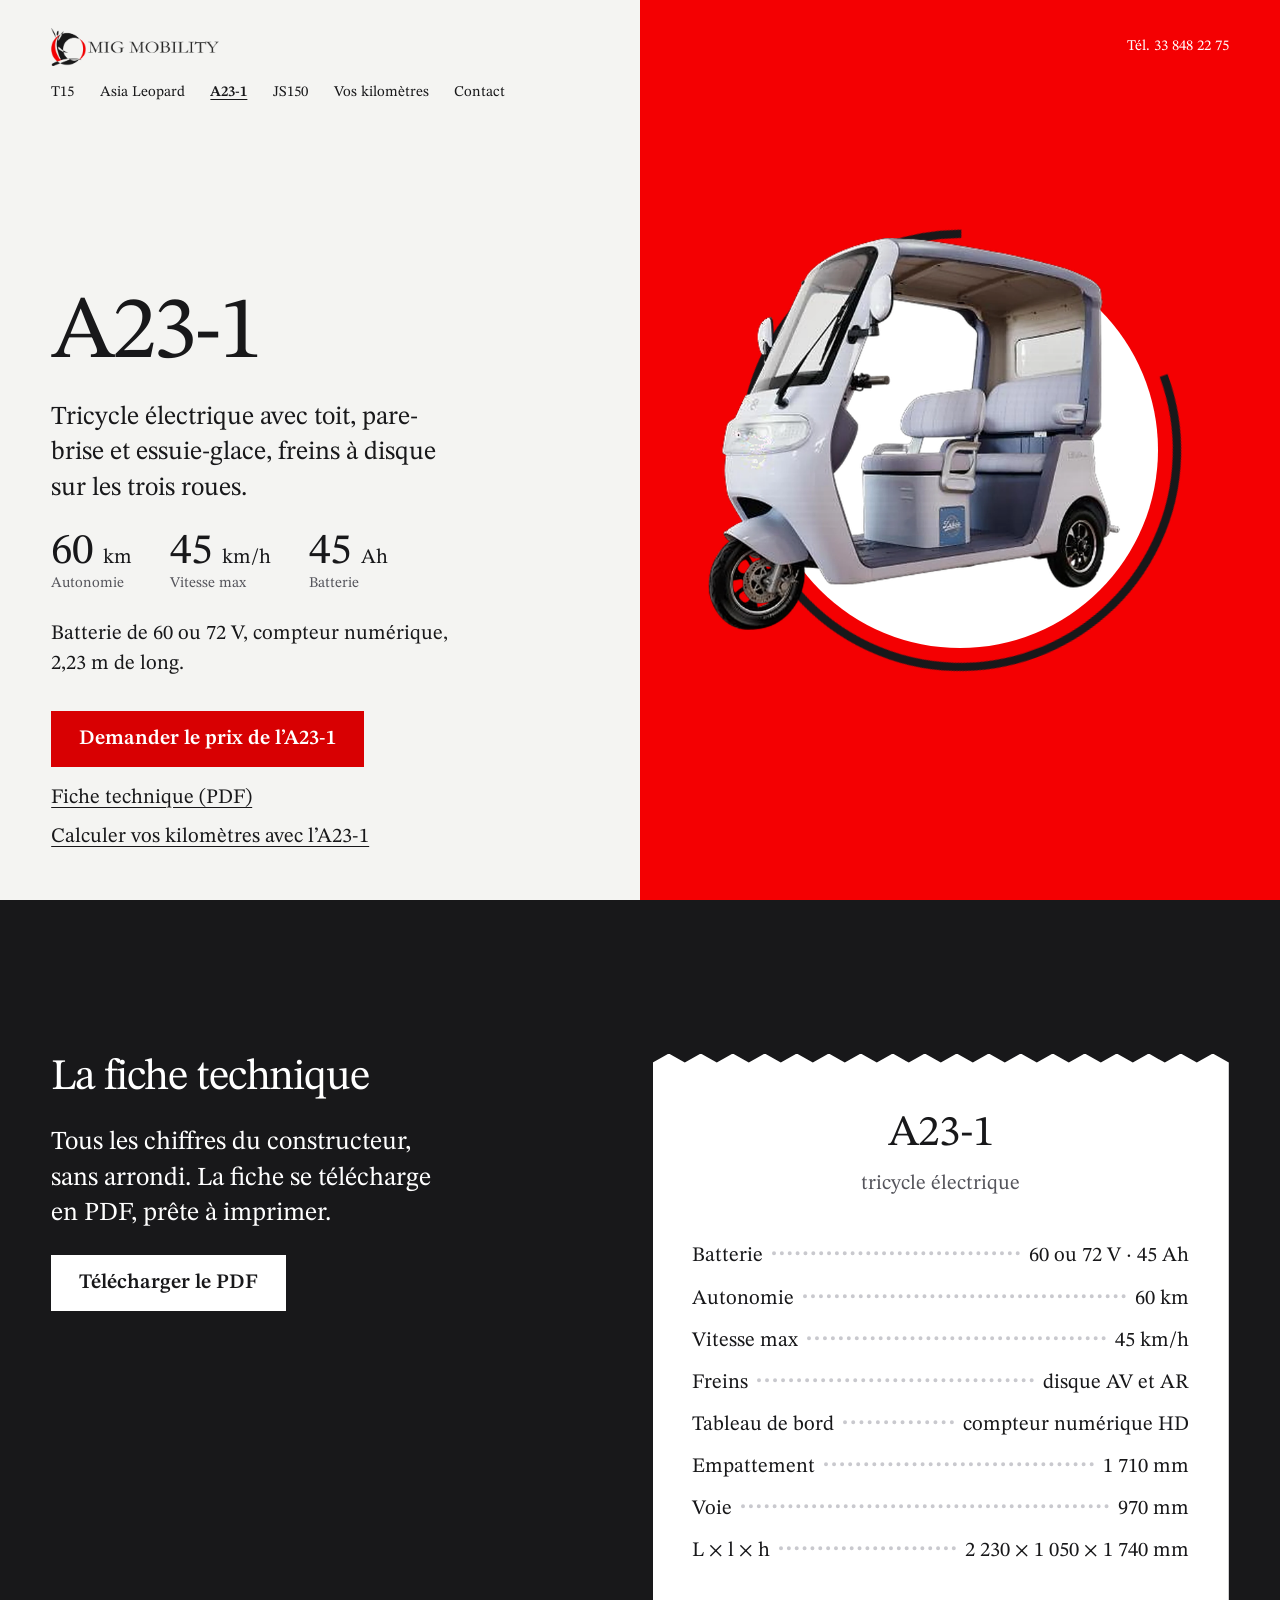
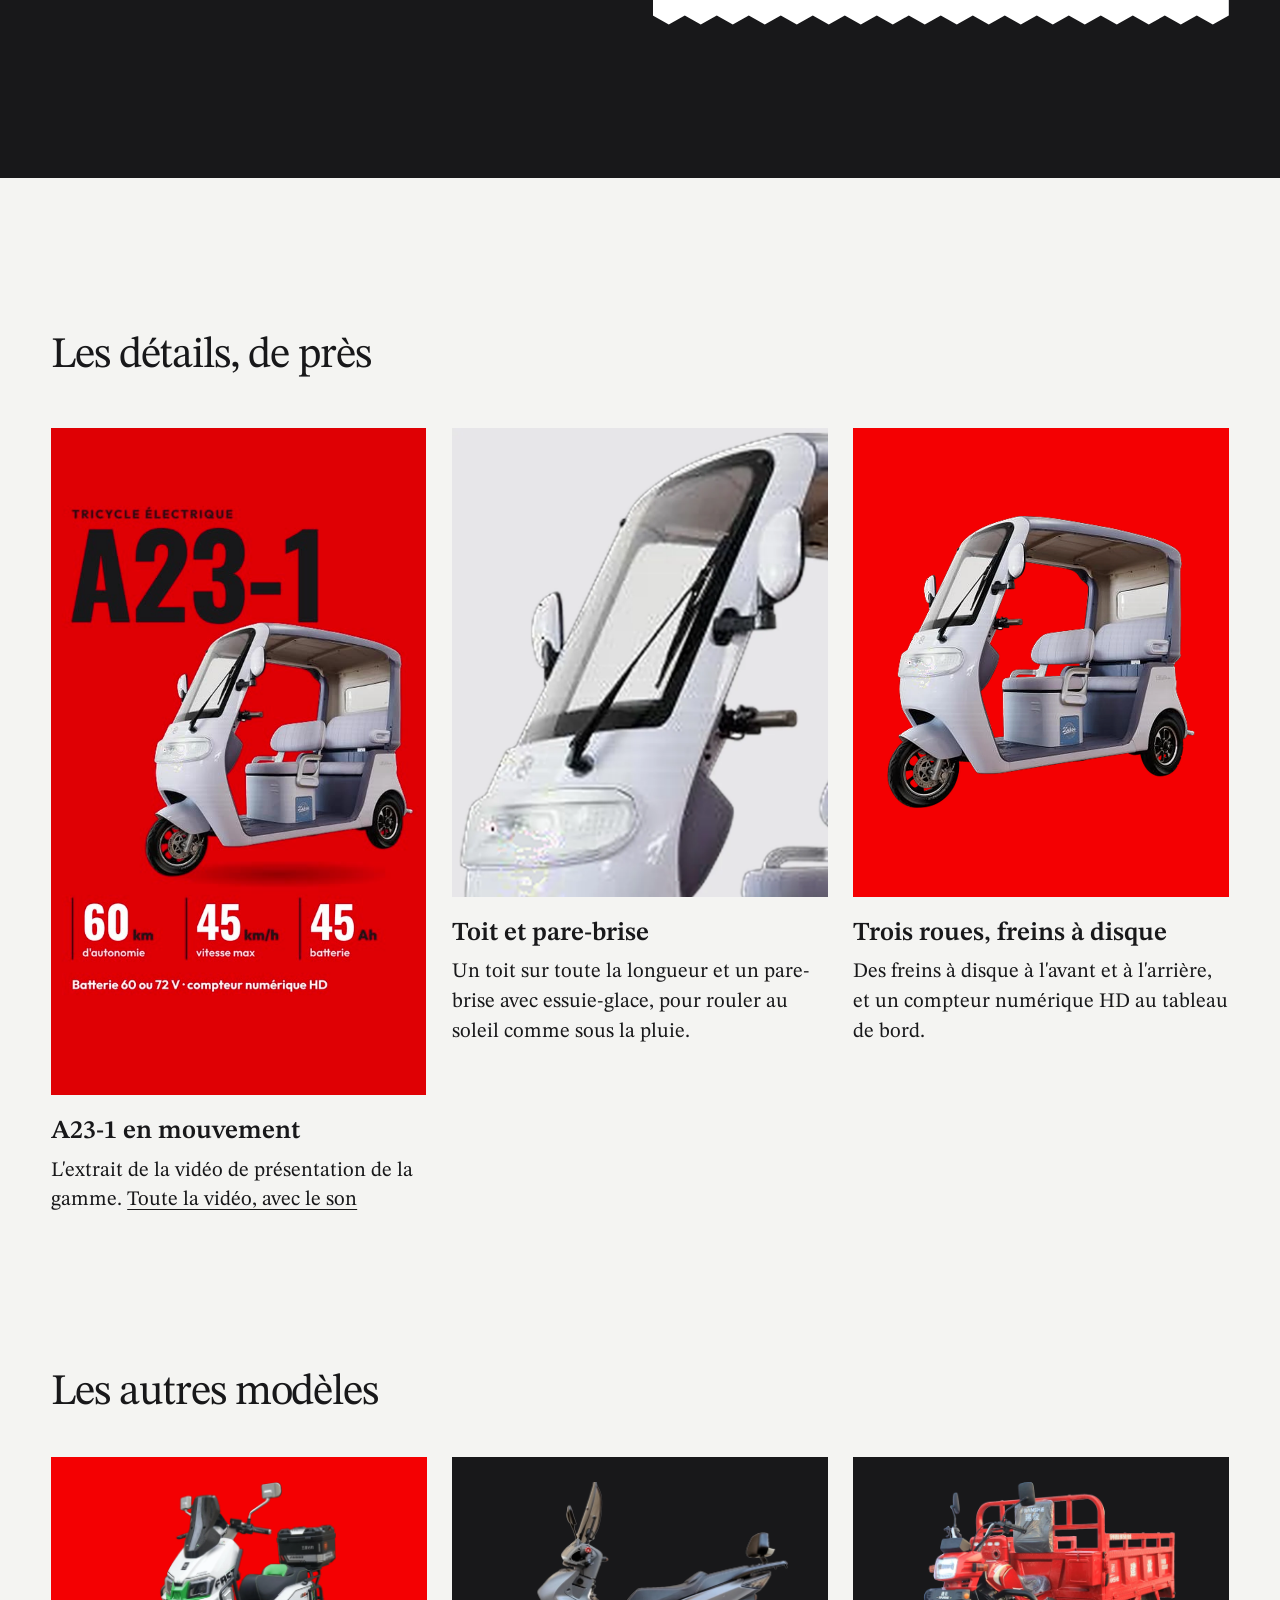
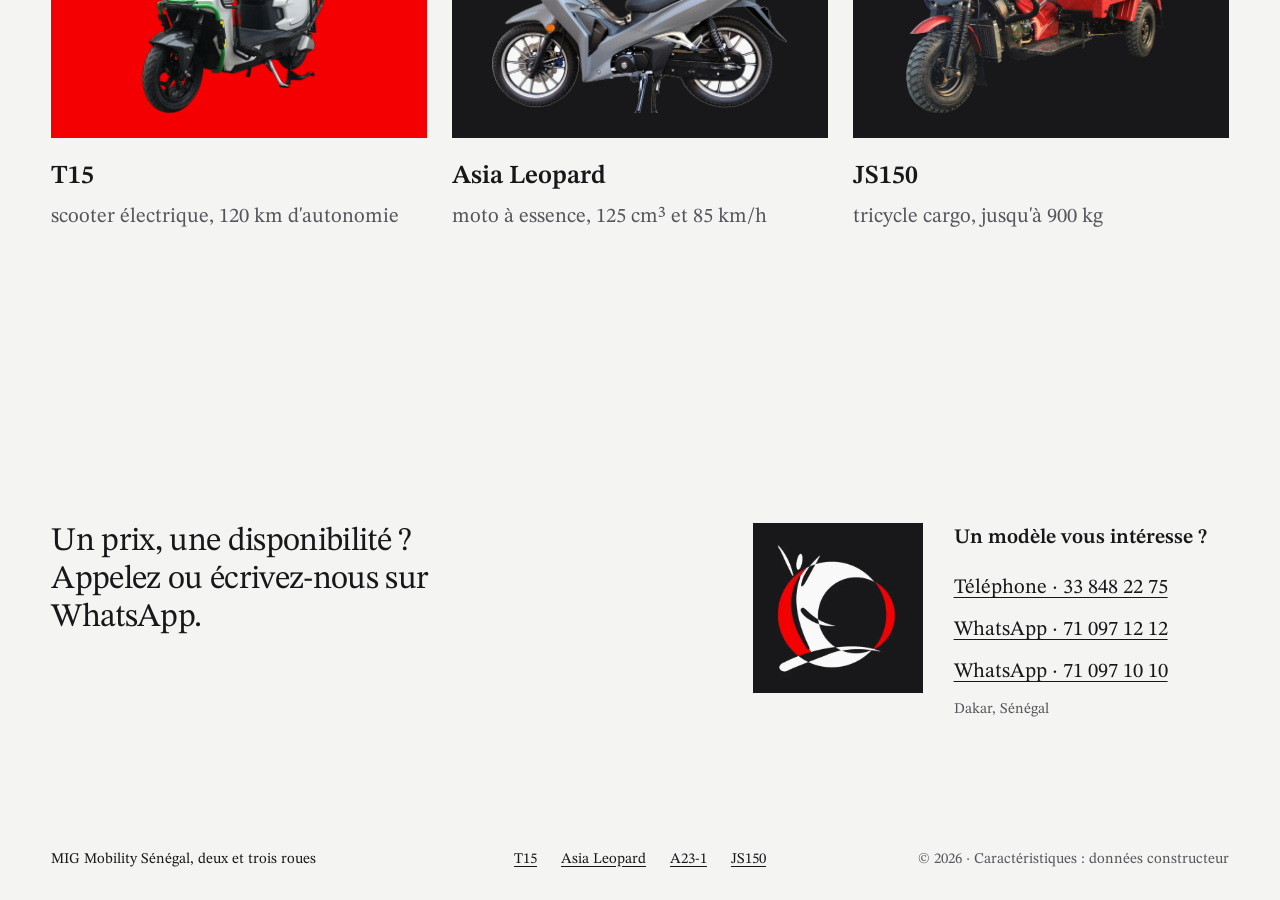
==== a23-1.html @ a2e42d56 "Add files via upload" ====
<!doctype html>
<html lang="fr">
<head>
<meta charset="utf-8">
<meta name="viewport" content="width=device-width, initial-scale=1">
<title>Tricycle électrique A23-1 à Dakar · MIG Mobility Sénégal</title>
<meta name="description" content="L&#x27;A23-1 de MIG Mobility Sénégal : tricycle électrique avec toit et pare-brise, 60 km d&#x27;autonomie, 45 km/h. Fiche technique et prix sur WhatsApp.">
<meta name="theme-color" content="#18181A">
<meta property="og:type" content="website">
<meta property="og:title" content="Tricycle électrique A23-1 à Dakar · MIG Mobility Sénégal">
<meta property="og:description" content="L&#x27;A23-1 de MIG Mobility Sénégal : tricycle électrique avec toit et pare-brise, 60 km d&#x27;autonomie, 45 km/h. Fiche technique et prix sur WhatsApp.">
<meta property="og:image" content="assets/img/a23.webp">
<link rel="icon" href="assets/img/mig-mark.png">
<link rel="preconnect" href="https://fonts.googleapis.com">
<link rel="preconnect" href="https://fonts.gstatic.com" crossorigin>
<link href="https://fonts.googleapis.com/css2?family=STIX+Two+Text:ital,wght@0,400;0,600;1,400;1,600&display=swap" rel="stylesheet">
<link rel="stylesheet" href="styles.css">
<script>document.documentElement.classList.add('js')</script>
</head>
<body class="page-vehicle">
<a class="skip" href="#v-title">Aller au contenu</a>

<header class="bar">
  <a class="bar__brand" href="index.html" aria-label="MIG Mobility Sénégal, accueil"><img src="assets/img/mig-logo.png" alt="MIG Mobility" width="900" height="201"></a>
  <nav class="bar__nav" aria-label="Navigation principale">
    <a class="link" href="t15.html">T15</a>
    <a class="link" href="asia-leopard.html">Asia Leopard</a>
    <a class="link" href="a23-1.html" aria-current="page">A23-1</a>
    <a class="link" href="js150.html">JS150</a>
    <a class="link" href="index.html#kilometres">Vos kilomètres</a>
    <a class="link" href="#contact">Contact</a>
  </nav>
  <a class="bar__call link" href="tel:+221338482275">Tél. 33 848 22 75</a>
</header>

<main id="top">
  <!-- ============ The vehicle on the MIG ring ============ -->
  <section class="vhero" data-field="red" aria-labelledby="v-title">
    <div class="vhero__read">
      <h1 class="head vhero__name" id="v-title" data-reveal style="--i:0">A23-1</h1>
      <p class="lead vhero__lead" data-reveal style="--i:1">Tricycle électrique avec toit, pare-brise et essuie-glace, freins à disque sur les trois roues.</p>
      <dl class="facts" data-reveal style="--i:2">
          <div><dt>Autonomie</dt><dd><b class="display">60</b> km</dd></div>
          <div><dt>Vitesse max</dt><dd><b class="display">45</b> km/h</dd></div>
          <div><dt>Batterie</dt><dd><b class="display">45</b> Ah</dd></div>
        </dl>
      <p class="vhero__more" data-reveal style="--i:3">Batterie de 60 ou 72&nbsp;V, compteur numérique, 2,23&nbsp;m de long.</p>
      <div class="vhero__act" data-reveal style="--i:4">
        <a class="button" href="https://wa.me/221710971212?text=Bonjour%20MIG%20Mobility%2C%20je%20voudrais%20le%20prix%20du%20tricycle%20A23-1.">Demander le prix de l’A23-1</a>
        <p class="vhero__links"><a class="link-plain" href="assets/fiches/a23-fiche-technique-mig.pdf" download>Fiche technique (PDF)</a><a class="link-plain" href="index.html?v=a23#kilometres">Calculer vos kilomètres avec l’A23-1</a></p>
      </div>
    </div>
    <div class="vhero__stage" aria-hidden="true">
      <div class="plate">
        <svg class="plate__ring" viewBox="0 0 100 100"><circle cx="50" cy="50" r="47" /></svg>
        <div class="plate__disc"></div>
        <img class="plate__car is-on" src="assets/img/a23.webp" alt="Tricycle électrique A23-1 gris clair, avec toit" width="1194" height="1134" fetchpriority="high">
      </div>
    </div>
  </section>

  <!-- ============ The spec sheet, printed ============ -->
  <section class="vsheet" data-field="black" id="fiche" aria-labelledby="fiche-title">
    <div class="vsheet__head">
      <h2 class="head" id="fiche-title" data-reveal>La fiche technique</h2>
      <p class="lead" data-reveal style="--i:1">Tous les chiffres du constructeur, sans arrondi. La fiche se télécharge en PDF, prête à imprimer.</p>
      <a class="button button--light" data-reveal style="--i:2" href="assets/fiches/a23-fiche-technique-mig.pdf" download>Télécharger le PDF</a>
    </div>
    <div class="sheet" data-reveal style="--i:1">
      <h3 class="sheet__title">A23-1</h3>
      <p class="sheet__kind">tricycle électrique</p>
      <table class="menu">
          <tr><th scope="row">Batterie</th><td>60 ou 72 V · 45 Ah</td></tr>
          <tr><th scope="row">Autonomie</th><td>60 km</td></tr>
          <tr><th scope="row">Vitesse max</th><td>45 km/h</td></tr>
          <tr><th scope="row">Freins</th><td>disque AV et AR</td></tr>
          <tr><th scope="row">Tableau de bord</th><td>compteur numérique HD</td></tr>
          <tr><th scope="row">Empattement</th><td>1&nbsp;710 mm</td></tr>
          <tr><th scope="row">Voie</th><td>970 mm</td></tr>
          <tr><th scope="row">L × l × h</th><td>2&nbsp;230 × 1&nbsp;050 × 1&nbsp;740 mm</td></tr>
      </table>
    </div>
  </section>

  <!-- ============ The details, close up ============ -->
  <section class="vdetails" aria-labelledby="details-title">
    <h2 class="head" id="details-title" data-reveal>Les détails, de près</h2>
    <div class="vdetails__row">
      <figure class="vdetail vdetail--film" data-reveal>
        <div class="vdetail__pic"><video src="assets/video/clip-a23.mp4" poster="assets/video/clip-a23.jpg" muted loop playsinline preload="none" data-inview width="540" height="960" aria-label="A23-1 : extrait de la vidéo de présentation"></video></div>
        <figcaption><h3 class="vdetail__title">A23-1 en mouvement</h3><p>L'extrait de la vidéo de présentation de la gamme. <a class="link-plain" href="assets/video/mig-gamme-son.mp4">Toute la vidéo, avec le son</a></p></figcaption>
      </figure>
      <figure class="vdetail" data-reveal style="--i:1">
        <div class="vdetail__pic" data-field="red"><img src="assets/img/detail-a23-parebrise.webp" alt="Pare-brise et essuie-glace de l&#x27;A23-1" width="800" height="1000" loading="lazy"></div>
        <figcaption><h3 class="vdetail__title">Toit et pare-brise</h3><p>Un toit sur toute la longueur et un pare-brise avec essuie-glace, pour rouler au soleil comme sous la pluie.</p></figcaption>
      </figure>
      <figure class="vdetail" data-reveal style="--i:2">
        <div class="vdetail__pic vdetail__pic--field" data-field="red"><img src="assets/img/a23.webp" alt="Tricycle électrique A23-1 gris clair, avec toit" width="1194" height="1134" loading="lazy"></div>
        <figcaption><h3 class="vdetail__title">Trois roues, freins à disque</h3><p>Des freins à disque à l'avant et à l'arrière, et un compteur numérique HD au tableau de bord.</p></figcaption>
      </figure>
    </div>
  </section>

  <!-- ============ The rest of the range ============ -->
  <section class="others" aria-labelledby="others-title">
    <h2 class="head" id="others-title" data-reveal>Les autres modèles</h2>
    <div class="others__row" data-reveal style="--i:1">
      <a class="other" href="t15.html">
        <span class="other__pic" data-field="red"><img src="assets/img/t15.webp" alt="" width="804" height="955" loading="lazy"></span>
        <span class="other__name">T15</span>
        <span class="other__kind">scooter électrique, 120 km d'autonomie</span>
      </a>
      <a class="other" href="asia-leopard.html">
        <span class="other__pic" data-field="black"><img src="assets/img/leopard.webp" alt="" width="1200" height="937" loading="lazy"></span>
        <span class="other__name">Asia Leopard</span>
        <span class="other__kind">moto à essence, 125 cm³ et 85 km/h</span>
      </a>
      <a class="other" href="js150.html">
        <span class="other__pic" data-field="black"><img src="assets/img/js150.webp" alt="" width="1200" height="1025" loading="lazy"></span>
        <span class="other__name">JS150</span>
        <span class="other__kind">tricycle cargo, jusqu'à 900 kg</span>
      </a>
    </div>
  </section>

  <!-- ============ Contact ============ -->
  <section class="contact" id="contact" aria-labelledby="contact-title">
    <p class="contact__say">Un prix, une disponibilité&nbsp;? Appelez ou écrivez-nous sur WhatsApp.</p>
    <img class="contact__pic" src="assets/img/mig-mark-square.webp" alt="Symbole de MIG Mobility" width="480" height="480" loading="lazy">
    <div class="contact__links">
      <h2 class="contact__q" id="contact-title">Un modèle vous intéresse ?</h2>
      <a class="link-plain" href="tel:+221338482275">Téléphone · 33 848 22 75</a>
      <a class="link-plain" href="https://wa.me/221710971212?text=Bonjour%20MIG%20Mobility%2C%20je%20voudrais%20des%20informations%20sur%20vos%20v%C3%A9hicules.">WhatsApp · 71 097 12 12</a>
      <a class="link-plain" href="https://wa.me/221710971010?text=Bonjour%20MIG%20Mobility%2C%20je%20voudrais%20des%20informations%20sur%20vos%20v%C3%A9hicules.">WhatsApp · 71 097 10 10</a>
      <p class="small muted">Dakar, Sénégal</p>
    </div>
  </section>
</main>

<footer class="foot">
  <p class="small">MIG Mobility Sénégal, deux et trois roues</p>
  <nav class="foot__links small" aria-label="Pied de page">
    <a class="link-plain" href="t15.html">T15</a>
    <a class="link-plain" href="asia-leopard.html">Asia Leopard</a>
    <a class="link-plain" href="a23-1.html">A23-1</a>
    <a class="link-plain" href="js150.html">JS150</a>
  </nav>
  <p class="small muted foot__right">© 2026 · Caractéristiques : données constructeur</p>
</footer>

<script src="app.js" defer></script>
</body>
</html>
---- styles.css ----
/* MIG Mobility Sénégal · one page
   Direction: the split stage. The MIG ring is the showroom plate on the right; the catalogue scrolls on the left. */

:root {
  --paper: #F4F4F2;
  --ink: #18181A;
  --muted: #55555C;
  --accent: #D80002;          /* the action: MIG red, deepened for white text */
  --accent-ink: #FFFFFF;
  --red: #F40002;             /* MIG red, for whole fields */
  --black: #18181A;
  --black-2: #2A2A2E;         /* one tone off the black field */
  --grey: #E6E6E8;            /* the studio plate */
  --on-dark: #FFFFFF;
  --on-dark-muted: #B4B4BA;

  --font: "STIX Two Text", "Times New Roman", serif;
  --step-small: clamp(0.875rem, 0.85rem + 0.1vw, 0.9375rem);
  --step-body: clamp(1.125rem, 1.05rem + 0.3vw, 1.3125rem);
  --step-lead: clamp(1.25rem, 1.1rem + 0.7vw, 1.625rem);
  --step-head: clamp(2rem, 1.2rem + 1.9vw, 3rem);
  --step-display: clamp(3rem, 1.6rem + 3.6vw, 5.5rem);
  --step-hero: clamp(2.5rem, 5vw, 4.75rem);

  --margin: clamp(1rem, 2.4vw, 2.5rem);
  --pad: clamp(1.25rem, 4vw, 4.5rem);
  --gutter: clamp(1rem, 2vw, 2rem);
  --section: clamp(7.5rem, 12vw, 13rem);
  --radius: 0px;
  --plate: min(36vw, 70svh);

  --ease-out: cubic-bezier(0.22, 1, 0.36, 1);
  --ease-in-out: cubic-bezier(0.76, 0, 0.24, 1);
  --t-press: 140ms;
  --t-hover: 180ms;
  --t-ui: 260ms;
  --t-reveal: 800ms;
}

/* ---------- reset ---------- */
*, *::before, *::after { box-sizing: border-box; }
html { -webkit-text-size-adjust: 100%; text-size-adjust: 100%; }
body { margin: 0; background: var(--paper); color: var(--ink); font-family: var(--font); font-size: var(--step-body); line-height: 1.45; -webkit-font-smoothing: antialiased; text-rendering: optimizeLegibility; font-kerning: normal; }
h1, h2, h3, h4, p, figure, ul, dl, dd { margin: 0; }
ul { padding: 0; list-style: none; }
img, video, svg { display: block; max-width: 100%; }
img, video { height: auto; }
button, input { font: inherit; color: inherit; }
button { background: none; border: 0; padding: 0; cursor: pointer; }
a { color: inherit; }
:target { scroll-margin-top: 2rem; }
::selection { background: var(--accent); color: var(--accent-ink); }
:focus-visible { outline: 2px solid var(--accent); outline-offset: 3px; }
.sr-only { position: absolute; width: 1px; height: 1px; overflow: hidden; clip-path: inset(50%); white-space: nowrap; }
.skip { position: absolute; left: var(--margin); top: -4rem; z-index: 20; background: var(--ink); color: var(--paper); padding: 0.6rem 1rem; }
.skip:focus { top: 1rem; }

/* ---------- type ---------- */
h1, h2, h3, h4 { font-weight: 400; text-wrap: balance; }
.head { font-size: var(--step-head); line-height: 1.1; letter-spacing: -0.026em; }
.display { font-size: var(--step-display); line-height: 1; letter-spacing: -0.03em; font-weight: 400; }
.lead { font-size: var(--step-lead); line-height: 1.35; }
.small { font-size: var(--step-small); line-height: 1.45; }
.muted { color: var(--muted); }
.nums { font-variant-numeric: tabular-nums lining-nums; }
p { text-wrap: pretty; }

/* ---------- controls ---------- */
.button { display: inline-flex; align-items: center; justify-content: center; min-height: 3.5rem; padding: 0 1.75rem; background: var(--accent); color: var(--accent-ink); border-radius: var(--radius); font-weight: 600; text-decoration: none; transition: transform var(--t-press) var(--ease-out), background-color var(--t-hover) ease; }
.button:active { transform: scale(0.97); }
.button--light { background: #FFFFFF; color: var(--ink); }
.link { text-decoration: underline; text-decoration-color: transparent; text-underline-offset: 0.22em; text-decoration-thickness: 0.07em; transition: text-decoration-color var(--t-hover) ease, color var(--t-hover) ease; }
.link-plain { text-decoration: underline; text-underline-offset: 0.2em; text-decoration-thickness: 0.07em; transition: color var(--t-hover) ease, text-decoration-color var(--t-hover) ease; }
@media (hover: hover) and (pointer: fine) {
  .button:hover { background: var(--black); }
  .button--light:hover { background: var(--ink); color: #FFFFFF; }
  .link:hover { text-decoration-color: currentColor; }
  .link-plain:hover { color: var(--accent); }
}

/* ---------- the bar ---------- */
.bar { position: absolute; z-index: 10; top: 0; left: 0; right: 0; display: grid; grid-template-columns: 1fr 1fr; align-items: center; padding: 1.75rem var(--pad); }
.bar__brand img { width: 168px; height: auto; }
.bar__brand { justify-self: start; display: inline-block; }
.bar__nav { display: flex; gap: 1.6rem; font-size: var(--step-small); grid-column: 1; grid-row: 2; margin-top: 1rem; }
.bar__nav { flex-wrap: wrap; }
.bar__nav a { text-decoration-color: transparent; }
.bar__nav a[aria-current="page"] { font-weight: 600; text-decoration-color: currentColor; }
.bar--over { color: var(--on-dark); }
.bar--over :focus-visible { outline-color: var(--on-dark); }
.bar__call { grid-column: 2; grid-row: 1; justify-self: end; color: var(--on-dark); font-size: var(--step-small); }
.bar__call:focus-visible { outline-color: var(--on-dark); }

/* ---------- the film (home) ---------- */
.hero { position: relative; min-height: 100svh; display: flex; flex-direction: column; justify-content: flex-end; padding: 11rem var(--pad) 3rem; background: var(--black); color: var(--on-dark); overflow: clip; }
.hero__media, .hero__still { position: absolute; inset: 0; }
.hero__still img, .hero__video { position: absolute; inset: 0; width: 100%; height: 100%; object-fit: cover; object-position: 30% 50%; }
.hero__text { position: relative; display: flex; flex-direction: column; align-items: flex-start; gap: 1.5rem; max-width: 42vw; }
.hero h1 { font-size: var(--step-hero); line-height: 1.04; letter-spacing: -0.03em; }
.hero__lead { max-width: 34ch; }
.hero__now { position: absolute; right: var(--pad); bottom: 3rem; display: flex; align-items: baseline; gap: 1.6rem; font-size: var(--step-small); }
.hero__now b { font-weight: 600; }
.hero__toggle { min-height: 2.75rem; color: var(--on-dark-muted); text-decoration: underline; text-underline-offset: 0.2em; }
.hero__toggle:focus-visible, .hero .button:focus-visible, .hero__now-link:focus-visible { outline-color: var(--on-dark); }
@media (hover: hover) and (pointer: fine) { .hero__toggle:hover, .hero__now-link:hover { color: var(--on-dark); } .hero .button:hover { background: #FFFFFF; color: var(--ink); } }
@media (orientation: portrait) {
  .hero { padding: 9rem var(--margin) 2rem; }
  .hero__still img, .hero__video { object-position: 50% 50%; }
  .hero__text { max-width: none; }
  .hero__now { position: relative; right: auto; bottom: auto; margin-top: 1.25rem; justify-content: space-between; }
}

/* ---------- the showroom ---------- */
.showroom { display: grid; grid-template-columns: 1fr 1fr; align-items: start; }
.showroom__read { padding-inline: var(--pad); }
.entry { min-height: 82svh; display: flex; flex-direction: column; justify-content: center; gap: 1.6rem; padding-block: 9svh; }
.entry h2 { font-size: var(--step-hero); line-height: 1; letter-spacing: -0.03em; }
.facts .display { font-size: var(--step-head); }
.entry__what { font-size: var(--step-lead); line-height: 1.35; max-width: 30ch; }
.entry__more { max-width: 40ch; }
.entry__links { display: flex; flex-wrap: wrap; gap: 0.6rem 1.8rem; }
.entry__pic { display: none; }
.facts { display: grid; grid-template-columns: repeat(3, auto); justify-content: start; gap: 0 clamp(1.5rem, 3vw, 3rem); }
.facts > div { display: flex; flex-direction: column-reverse; }
.facts dt { font-size: var(--step-small); color: var(--muted); }
.facts dd { white-space: nowrap; }
.facts b { font-weight: 400; margin-right: 0.12em; }

.showroom__stage { --field: var(--red); --disc: #FFFFFF; --ring: var(--black); position: sticky; top: 0; height: 100svh; background: var(--field); transition: background-color 700ms var(--ease-in-out); display: grid; place-items: center; overflow: hidden; }
.showroom__stage[data-active="leopard"], .showroom__stage[data-active="js150"] { --field: var(--black); --disc: #EDEDEF; --ring: var(--red); }
.plate { position: relative; width: var(--plate); aspect-ratio: 1; }
.plate__disc { position: absolute; inset: 7%; border-radius: 50%; background: var(--disc); transition: background-color 700ms var(--ease-in-out); }
.plate__ring { position: absolute; inset: 0; width: 100%; height: 100%; transform: rotate(var(--turn, -20deg)); transition: transform 900ms var(--ease-out); }
.plate__ring circle { fill: none; stroke: var(--ring); stroke-width: 1.8; stroke-dasharray: 238 57; stroke-linecap: butt; transition: stroke 700ms var(--ease-in-out); }
.plate__car { position: absolute; left: -10%; right: -10%; top: 4%; bottom: 11%; width: 120%; height: 85%; object-fit: contain; object-position: center bottom; opacity: 0; transform: translateX(var(--from, 16%)); transition: opacity 500ms ease, transform 800ms var(--ease-out); }
.plate__car.is-on { opacity: 1; transform: none; }
.stage__caption { position: absolute; left: 50%; bottom: max(2.5rem, calc(50svh - var(--plate) / 2 - 4rem)); transform: translateX(calc(var(--plate) / -2)); color: var(--on-dark); display: flex; gap: 0.6rem; }
.stage__caption b { font-weight: 600; }

/* ---------- a vehicle's page ---------- */
.vhero { display: grid; grid-template-columns: 1fr 1fr; min-height: 100svh; }
.vhero__read { display: flex; flex-direction: column; justify-content: flex-end; align-items: flex-start; gap: 1.5rem; padding: 10rem var(--pad) 3rem; }
.vhero__name { font-size: clamp(3.25rem, 7vw, 8rem); line-height: 0.95; letter-spacing: -0.035em; }
.vhero__lead { max-width: 30ch; }
.vhero__more { max-width: 40ch; }
.vhero__act { display: flex; flex-wrap: wrap; align-items: center; gap: 1rem 2rem; margin-top: 0.5rem; }
.vhero__links { display: flex; flex-wrap: wrap; gap: 0.6rem 1.8rem; }
.vhero__stage { --field: var(--red); --disc: #FFFFFF; --ring: var(--black); position: relative; display: grid; place-items: center; background: var(--field); overflow: clip; }
.vhero[data-field="black"] .vhero__stage { --field: var(--black); --disc: #EDEDEF; --ring: var(--red); }
.vhero .plate__ring { --turn: -20deg; }
@media (prefers-reduced-motion: no-preference) {
  .js .vhero .plate__car { animation: car-in 1100ms var(--ease-out) 150ms both; }
  .js .vhero .plate__ring { animation: ring-in 1400ms var(--ease-out) both; }
}
@keyframes car-in { from { opacity: 0; transform: translateX(18%); } }
@keyframes ring-in { from { transform: rotate(-120deg); } }

.vsheet { --field: var(--accent); display: grid; grid-template-columns: repeat(12, minmax(0, 1fr)); column-gap: var(--gutter); align-items: start; padding: var(--section) var(--pad); background: var(--field); color: var(--on-dark); }
.vsheet[data-field="black"] { --field: var(--black); }
.vsheet__head { grid-column: 1 / span 5; position: sticky; top: 14vh; display: grid; justify-items: start; gap: 1.5rem; }
.vsheet__head .lead { max-width: 30ch; }
.vsheet .sheet { grid-column: 7 / span 6; }
.sheet__kind { text-align: center; color: var(--muted); margin: -1.75rem 0 2.25rem; }
.vsheet .button--light:focus-visible { outline-color: var(--on-dark); }

.vdetails { padding: var(--section) var(--pad); }
.vdetails > h2 { margin-bottom: 3rem; }
.vdetails__row { display: grid; grid-template-columns: repeat(3, minmax(0, 1fr)); gap: var(--gutter); align-items: start; }
.vdetail { margin: 0; }
.vdetail__pic { aspect-ratio: 9 / 16; max-height: 80svh; width: 100%; background: var(--grey); overflow: clip; }
.vdetail__pic img, .vdetail__pic video { width: 100%; height: 100%; object-fit: cover; }
.vdetail--film .vdetail__pic { background: var(--black); }
.vdetail:not(.vdetail--film) .vdetail__pic { aspect-ratio: 4 / 5; }
.vdetail__pic--field { background: var(--red); }
.vdetail__pic--field[data-field="black"] { background: var(--black); }
.vdetail__pic--field img { object-fit: contain; padding: 9%; }
.vdetail figcaption { display: grid; gap: 0.5rem; margin-top: 1.25rem; max-width: 38ch; }
.vdetail__title { font-size: var(--step-lead); font-weight: 600; line-height: 1.25; }

.others { padding: 0 var(--pad) var(--section); }
.others > h2 { margin-bottom: 2.5rem; }
.others__row { display: grid; grid-template-columns: repeat(3, minmax(0, 1fr)); gap: var(--gutter); }
.other { display: grid; gap: 0.35rem; text-decoration: none; }
.other__pic { --field: var(--red); position: relative; display: block; aspect-ratio: 4 / 3; margin-bottom: 0.9rem; background: var(--field); overflow: clip; }
.other__pic[data-field="black"] { --field: var(--black); }
.other__pic img { position: absolute; inset: 9%; width: 82%; height: 82%; object-fit: contain; transition: transform 600ms var(--ease-out); }
.other__name { font-size: var(--step-lead); font-weight: 600; text-decoration: underline; text-decoration-color: transparent; text-underline-offset: 0.2em; text-decoration-thickness: 0.07em; transition: text-decoration-color var(--t-hover) ease; }
.other__kind { color: var(--muted); }
@media (hover: hover) and (pointer: fine) { .other:hover .other__name { text-decoration-color: currentColor; } .other:hover .other__pic img { transform: scale(1.04); } }

/* ---------- your kilometres ---------- */
.km { background: var(--black); color: var(--on-dark); display: grid; grid-template-columns: 1fr 1fr; grid-template-rows: auto 1fr; grid-template-areas: "plate head" "plate side"; gap: 2rem var(--pad); min-height: 88svh; padding: var(--section) var(--margin) calc(var(--section) * 0.75); align-items: center; }
.km__title { grid-area: head; align-self: end; }
.km__plate { grid-area: plate; position: relative; aspect-ratio: 1; width: 100%; max-width: 78svh; justify-self: center; background: var(--grey); }
.km__ring { position: absolute; inset: 6%; width: 88%; height: 88%; transform: rotate(-90deg); }
.km__track, .km__fill { fill: none; stroke-width: 2.4; }
.km__track { stroke: #CFCFD4; }
.km__fill { stroke: var(--red); stroke-dasharray: var(--fill, 67) 100; transition: stroke-dasharray 500ms var(--ease-out); }
.km__fill.is-over { stroke: var(--black); }
.km__car { position: absolute; left: 12%; right: 12%; top: 16%; bottom: 20%; width: 76%; height: 64%; object-fit: contain; object-position: center bottom; opacity: 0; transition: opacity 400ms ease, transform 600ms var(--ease-out); transform: scale(0.96); }
.km__car.is-on { opacity: 1; transform: none; }
.km__side { grid-area: side; display: flex; flex-direction: column; justify-content: space-between; gap: 2.5rem; align-self: stretch; padding-block: 1rem; max-width: 40rem; }
.km__tabs { display: flex; gap: 2rem; font-size: var(--step-body); }
.km__tabs button { color: var(--on-dark-muted); min-height: 2.75rem; transition: color var(--t-hover) ease; }
.km__tabs button[aria-selected="true"] { color: var(--on-dark); font-weight: 600; text-decoration: underline; text-underline-offset: 0.35em; text-decoration-thickness: 2px; text-decoration-color: var(--red); }
.km__tabs button:focus-visible, .km__range:focus-visible, .cell:focus-visible { outline-color: var(--on-dark); }
@media (hover: hover) and (pointer: fine) { .km__tabs button:hover { color: var(--on-dark); } }
.km__body { display: grid; gap: 1.2rem; }
.km__read { display: flex; align-items: baseline; gap: 0.55rem; margin-top: 0.8rem; }
.km__range { -webkit-appearance: none; appearance: none; width: 100%; height: 2.75rem; background: transparent; cursor: pointer; touch-action: pan-y; }
.km__range::-webkit-slider-runnable-track { height: 10px; background: var(--black-2); }
.km__range::-moz-range-track { height: 10px; background: var(--black-2); }
.km__range::-webkit-slider-thumb { -webkit-appearance: none; width: 30px; height: 30px; margin-top: -10px; border-radius: 50%; background: var(--red); border: 0; transition: transform var(--t-press) var(--ease-out); }
.km__range::-moz-range-thumb { width: 30px; height: 30px; border-radius: 50%; background: var(--red); border: 0; }
.km__range:active::-webkit-slider-thumb { transform: scale(1.15); }
.km__result { max-width: 32ch; }
.km__note { color: var(--on-dark-muted); max-width: 46ch; }
.km__table { border-collapse: collapse; font-size: var(--step-small); }
.km__table th, .km__table td { padding: 0.4rem 0.8rem 0.4rem 0; text-align: left; border-bottom: 1px solid var(--black-2); }
.km__cells { display: grid; grid-template-columns: 1fr 1fr; }
.cell { display: flex; align-items: center; padding: 0 1.4rem; min-height: 4.5rem; background: var(--black-2); color: var(--on-dark); text-decoration: none; font-weight: 600; transition: background-color var(--t-hover) ease, transform var(--t-press) var(--ease-out); }
.cell--action { background: var(--accent); }
.cell:active { transform: scale(0.98); }
@media (hover: hover) and (pointer: fine) { .cell:hover { background: #3A3A40; } .cell--action:hover { background: var(--red); } }

.sheet { background: #FFFFFF; color: var(--ink); padding: 3.5rem clamp(1.25rem, 3vw, 3rem) 3.25rem; clip-path: polygon(0.000% 9px, 2.778% 0px, 5.556% 9px, 8.333% 0px, 11.111% 9px, 13.889% 0px, 16.667% 9px, 19.444% 0px, 22.222% 9px, 25.000% 0px, 27.778% 9px, 30.556% 0px, 33.333% 9px, 36.111% 0px, 38.889% 9px, 41.667% 0px, 44.444% 9px, 47.222% 0px, 50.000% 9px, 52.778% 0px, 55.556% 9px, 58.333% 0px, 61.111% 9px, 63.889% 0px, 66.667% 9px, 69.444% 0px, 72.222% 9px, 75.000% 0px, 77.778% 9px, 80.556% 0px, 83.333% 9px, 86.111% 0px, 88.889% 9px, 91.667% 0px, 94.444% 9px, 97.222% 0px, 100.000% 9px, 100.000% calc(100% - 9px), 97.222% calc(100% - 0px), 94.444% calc(100% - 9px), 91.667% calc(100% - 0px), 88.889% calc(100% - 9px), 86.111% calc(100% - 0px), 83.333% calc(100% - 9px), 80.556% calc(100% - 0px), 77.778% calc(100% - 9px), 75.000% calc(100% - 0px), 72.222% calc(100% - 9px), 69.444% calc(100% - 0px), 66.667% calc(100% - 9px), 63.889% calc(100% - 0px), 61.111% calc(100% - 9px), 58.333% calc(100% - 0px), 55.556% calc(100% - 9px), 52.778% calc(100% - 0px), 50.000% calc(100% - 9px), 47.222% calc(100% - 0px), 44.444% calc(100% - 9px), 41.667% calc(100% - 0px), 38.889% calc(100% - 9px), 36.111% calc(100% - 0px), 33.333% calc(100% - 9px), 30.556% calc(100% - 0px), 27.778% calc(100% - 9px), 25.000% calc(100% - 0px), 22.222% calc(100% - 9px), 19.444% calc(100% - 0px), 16.667% calc(100% - 9px), 13.889% calc(100% - 0px), 11.111% calc(100% - 9px), 8.333% calc(100% - 0px), 5.556% calc(100% - 9px), 2.778% calc(100% - 0px), 0.000% calc(100% - 9px)); }
.sheet__title { font-size: var(--step-head); line-height: 1.1; letter-spacing: -0.026em; text-align: center; margin-bottom: 2.5rem; }
.menu { width: 100%; border-collapse: collapse; }
.menu tr { display: flex; align-items: baseline; gap: 0.5rem; padding-block: 0.32rem; }
.menu tr::after { content: ""; order: 2; flex: 1 1 1.5rem; min-width: 1.5rem; border-bottom: 4px dotted #C9C9CE; transform: translateY(-0.28em); }
.menu th { order: 1; font-weight: 400; text-align: left; white-space: nowrap; }
.menu td { order: 3; text-align: right; max-width: 62%; }


/* ---------- the reel ---------- */
.reel { background: var(--black); color: var(--on-dark); padding: var(--section) 0 calc(var(--section) * 0.75); }
.reel__head { display: grid; gap: 0.9rem; padding-inline: 6vw var(--margin); margin-bottom: 2.5rem; }
.reel__count { color: var(--on-dark-muted); max-width: 40ch; }
.reel__row { display: flex; gap: 12px; height: 68svh; overflow-x: auto; scroll-snap-type: x proximity; padding-inline: 6vw; scrollbar-width: none; cursor: grab; overscroll-behavior-x: contain; }
.reel__row::-webkit-scrollbar { display: none; }
.reel__row.is-dragging { cursor: grabbing; scroll-snap-type: none; }
.reel__row:focus-visible { outline-color: var(--on-dark); outline-offset: -4px; }
.mod { flex: none; height: 100%; scroll-snap-align: start; position: relative; margin: 0; }
.mod img, .mod video { width: 100%; height: 100%; object-fit: cover; user-select: none; -webkit-user-drag: none; }
.mod--tall { aspect-ratio: 3 / 4; }
.mod--video { aspect-ratio: 9 / 16; background: var(--black-2); }
.mod--wide { aspect-ratio: 16 / 10; }
.mod--pair { display: grid; grid-template-rows: 1fr 1fr; gap: 12px; aspect-ratio: 0.42; }
.mod--pair img { min-height: 0; }
.mod--field-red { background: var(--red); }
.mod--field-black { background: var(--black-2); }
.mod--field-grey { background: var(--grey); }
.mod--field-red img, .mod--field-black img, .mod--field-grey img { object-fit: contain; padding: 8%; }
.reel.is-pinned { padding-block: 0; }
.reel.is-pinned .reel__stage { position: sticky; top: 0; height: 100svh; display: flex; flex-direction: column; justify-content: center; overflow: clip; }
.reel.is-pinned .reel__head { margin-bottom: 2rem; }
.reel.is-pinned .reel__row { height: 56svh; overflow: visible; scroll-snap-type: none; cursor: default; will-change: transform; }
.mod figcaption { position: absolute; left: 0; bottom: 0; background: var(--black); padding: 0.7rem 1rem; font-size: var(--step-small); }

/* ---------- contact ---------- */
.contact { display: grid; grid-template-columns: repeat(12, minmax(0, 1fr)); column-gap: var(--gutter); padding: calc(var(--section) * 0.9) var(--pad) 6rem; align-items: start; }
.contact__say { grid-column: 1 / span 6; font-size: clamp(1.5rem, 1.1rem + 1.2vw, 2.25rem); line-height: 1.15; letter-spacing: -0.02em; max-width: 26ch; }
.contact__pic { grid-column: 8 / span 2; width: 100%; max-width: 170px; aspect-ratio: 1; object-fit: cover; }
.contact__links { grid-column: 10 / span 3; display: flex; flex-direction: column; align-items: flex-start; gap: 0.75rem; }
.contact__q { font-size: var(--step-body); font-weight: 600; margin-bottom: 0.5rem; }

/* ---------- footer ---------- */
.foot { display: grid; grid-template-columns: 1fr auto 1fr; align-items: baseline; gap: 1rem; padding: 2rem var(--pad) 30px; }
.foot__links { display: flex; gap: 1.5rem; }
.foot__right { justify-self: end; text-align: right; }

/* ---------- entrances (content stays visible without script) ---------- */
@media (prefers-reduced-motion: no-preference) {
  .js [data-reveal] { opacity: 0; transform: translateY(22px); transition: opacity 700ms var(--ease-out), transform 900ms var(--ease-out); transition-delay: calc(var(--i, 0) * 80ms); }
  .js [data-reveal].is-in { opacity: 1; transform: none; }
}
@media (prefers-reduced-motion: reduce) {
  .plate__car, .km__car { transition: opacity 300ms ease; transform: none !important; }
  .plate__ring { transition: none; }
}

/* ---------- tablet and phone ---------- */
@media (max-width: 900px) {
  .bar { position: static; grid-template-columns: 1fr auto; padding: 1rem var(--margin); background: var(--paper); }
  .bar__brand img { width: 132px; }
  .bar__nav { grid-column: 1 / -1; grid-row: 2; gap: 1.2rem; flex-wrap: wrap; }
  .bar__call { color: var(--ink); grid-column: 2; }
  .bar__call:focus-visible { outline-color: var(--accent); }
  .bar--over { position: absolute; background: transparent; }
  .bar--over .bar__call { color: var(--on-dark); }
  .bar--over .bar__call:focus-visible { outline-color: var(--on-dark); }
  .showroom { display: flex; flex-direction: column; }
  .showroom__stage { display: none; }
  .hero h1 { font-size: clamp(2.5rem, 7vw, 3.5rem); }
  .showroom { --plate: min(62vw, 38svh); }
  .stage__caption { left: var(--margin); top: 0.9rem; bottom: auto; transform: none; }
  .showroom__read { padding-inline: var(--margin); }
  .entry { min-height: auto; padding-block: 3rem; gap: 1.2rem; }
  .entry__pic { --field: var(--red); --disc: #FFFFFF; display: grid; place-items: center; position: relative; height: min(75vw, 44svh); margin: 0 calc(var(--margin) * -1) 0.4rem; background: var(--field); overflow: clip; }
  .entry[data-vehicle="leopard"] .entry__pic, .entry[data-vehicle="js150"] .entry__pic { --field: var(--black); --disc: #EDEDEF; }
  .entry__pic::before { content: ""; position: absolute; height: 84%; aspect-ratio: 1; border-radius: 50%; background: var(--disc); }
  .entry__pic img { position: relative; width: min(84%, 30rem); height: 82%; object-fit: contain; object-position: center bottom; }
  .facts { grid-template-columns: repeat(3, auto); gap: 0 1.2rem; }
  .facts .display { font-size: clamp(2.25rem, 9vw, 3rem); }
  .vhero { grid-template-columns: 1fr; min-height: 0; }
  .vhero__stage { order: -1; height: 50svh; --plate: min(66vw, 40svh); }
  .vhero__read { padding: 2.5rem var(--margin) 3.5rem; }
  .vhero__act { width: 100%; }
  .vhero__act .button { width: 100%; }
  .vsheet { display: block; padding: 5rem 12px; }
  .vsheet__head { position: static; padding-inline: calc(var(--margin) - 12px); margin-bottom: 2.5rem; }
  .vdetails { padding: 4.5rem var(--margin); }
  .vdetails > h2 { margin-bottom: 2rem; }
  .vdetails__row { grid-template-columns: 1fr; gap: 2.5rem; }
  .vdetail:not(.vdetail--film) .vdetail__pic { aspect-ratio: 4 / 3; }
  .vdetail--film .vdetail__pic { max-height: 82svh; }
  .vdetail__title { font-size: var(--step-body); }
  .others { padding: 0 var(--margin) 4.5rem; }
  .others__row { grid-template-columns: 1fr; gap: 1rem; }
  .other { grid-template-columns: 7.5rem 1fr; grid-template-rows: auto auto; column-gap: 1.2rem; align-items: center; }
  .other__pic { grid-row: 1 / span 2; margin: 0; aspect-ratio: 1; }
  .other__name { align-self: end; }
  .other__kind { align-self: start; }
  .km { grid-template-columns: 1fr; grid-template-rows: auto; grid-template-areas: "head" "plate" "side"; padding: 5rem var(--margin) 4rem; gap: 2rem; }
  .km__plate { max-width: none; }
  .km__cells { grid-template-columns: 1fr; gap: 8px; }
  .cell { min-height: 3.75rem; }
  .sheet { padding: 2.75rem 20px 2.5rem; }
  .menu tr { flex-wrap: wrap; }
  .menu td { max-width: 100%; }
  .reel__row { height: 62svh; gap: 8px; padding-inline: 20px; }
  .reel__head { padding-inline: 20px; }
  .mod--video { height: 100%; }
  .contact { display: grid; grid-template-columns: 96px 1fr; gap: 2rem 1.2rem; padding: 5rem var(--margin) 4rem; }
  .contact__say { grid-column: 1 / -1; max-width: 22ch; font-size: 1.5rem; }
  .contact__pic { grid-column: 1; width: 96px; }
  .contact__links { grid-column: 2; }
  .foot { grid-template-columns: 1fr; gap: 0.5rem; padding: 1rem var(--margin) 24px; }
  .foot__right { justify-self: start; text-align: left; }
}
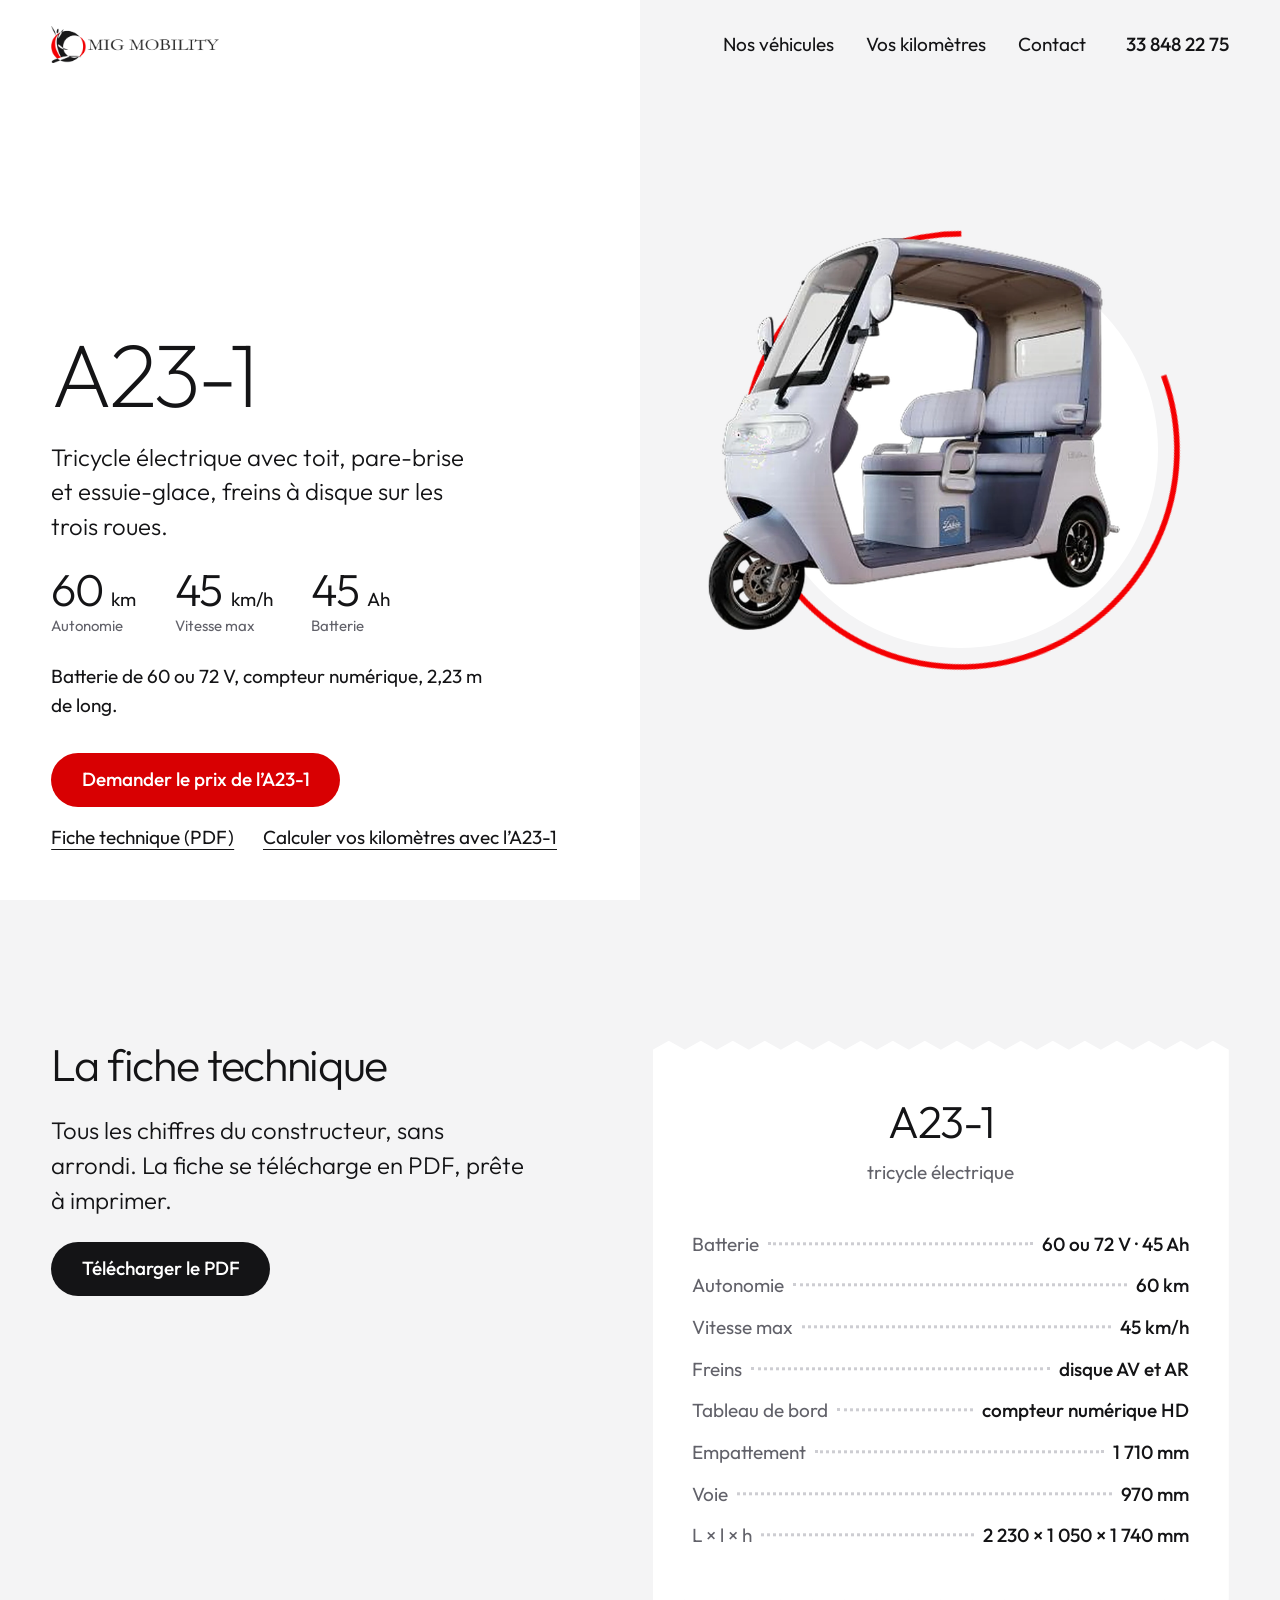
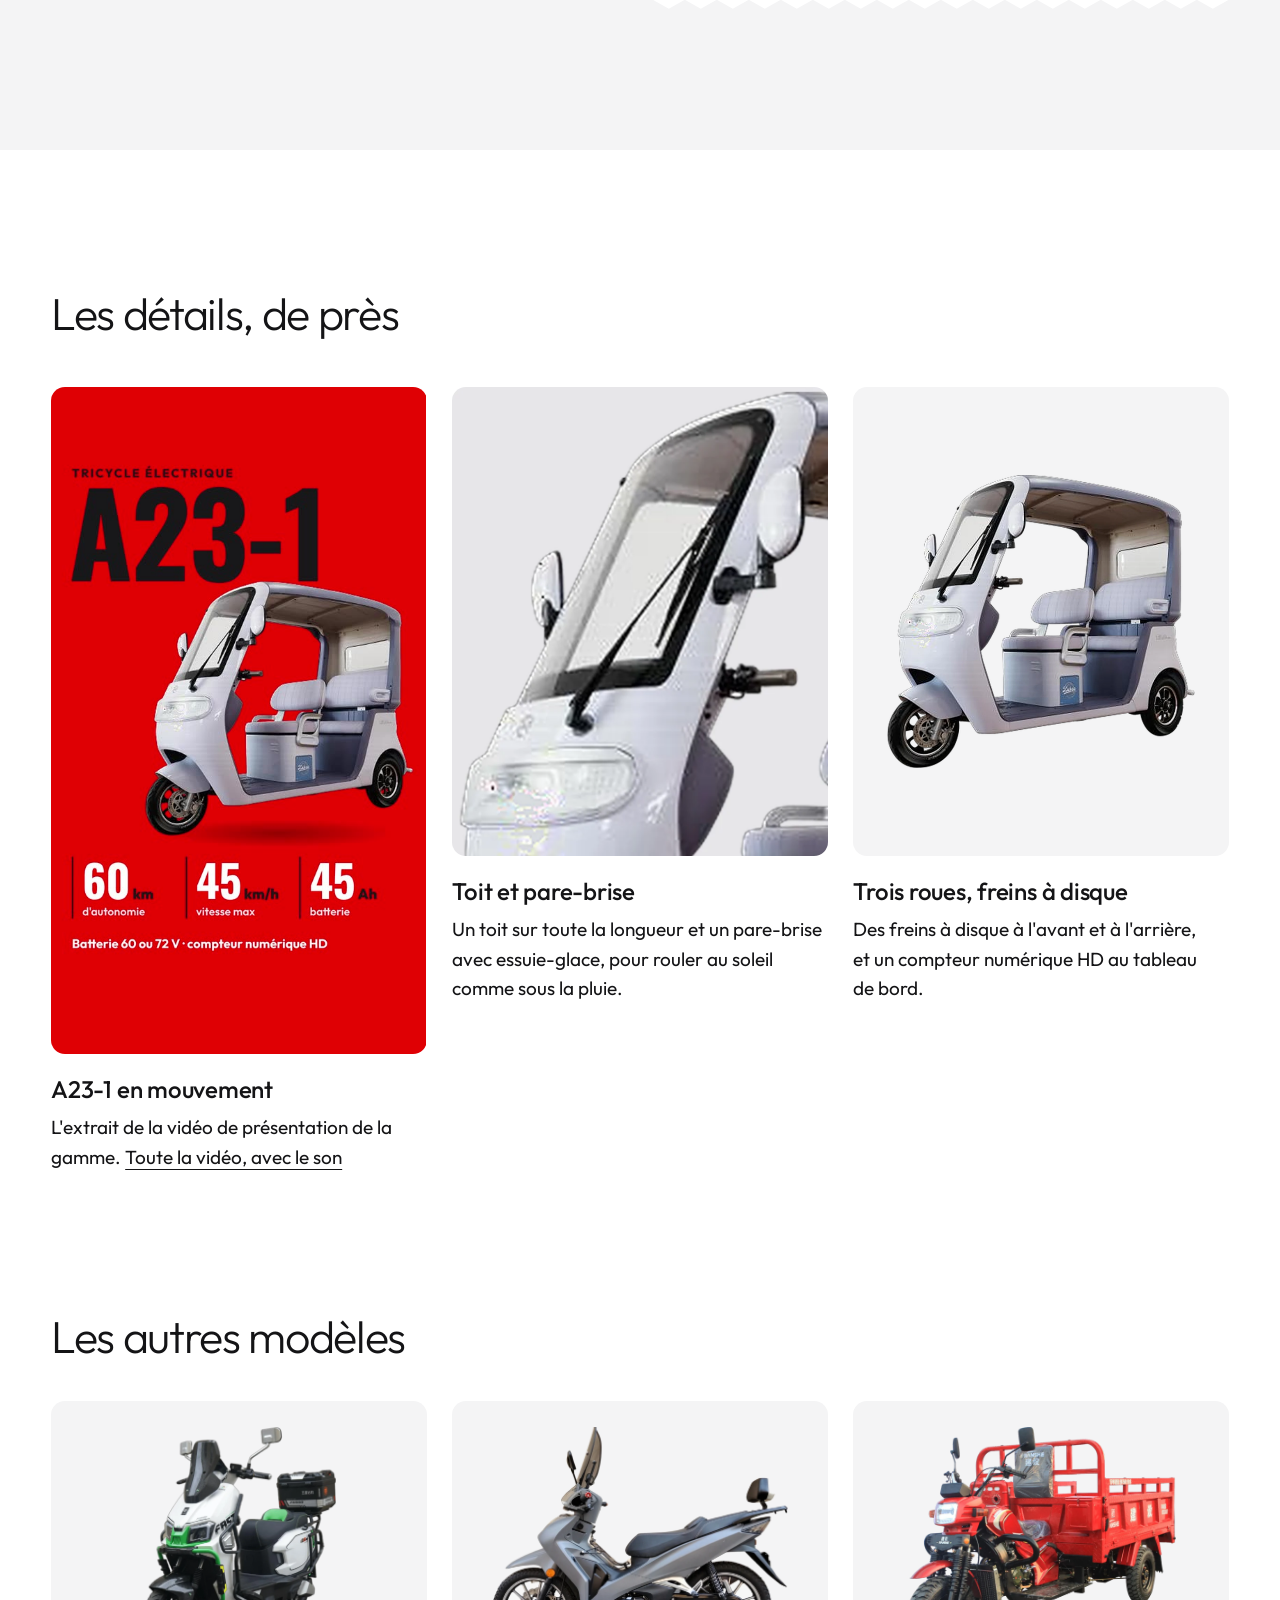
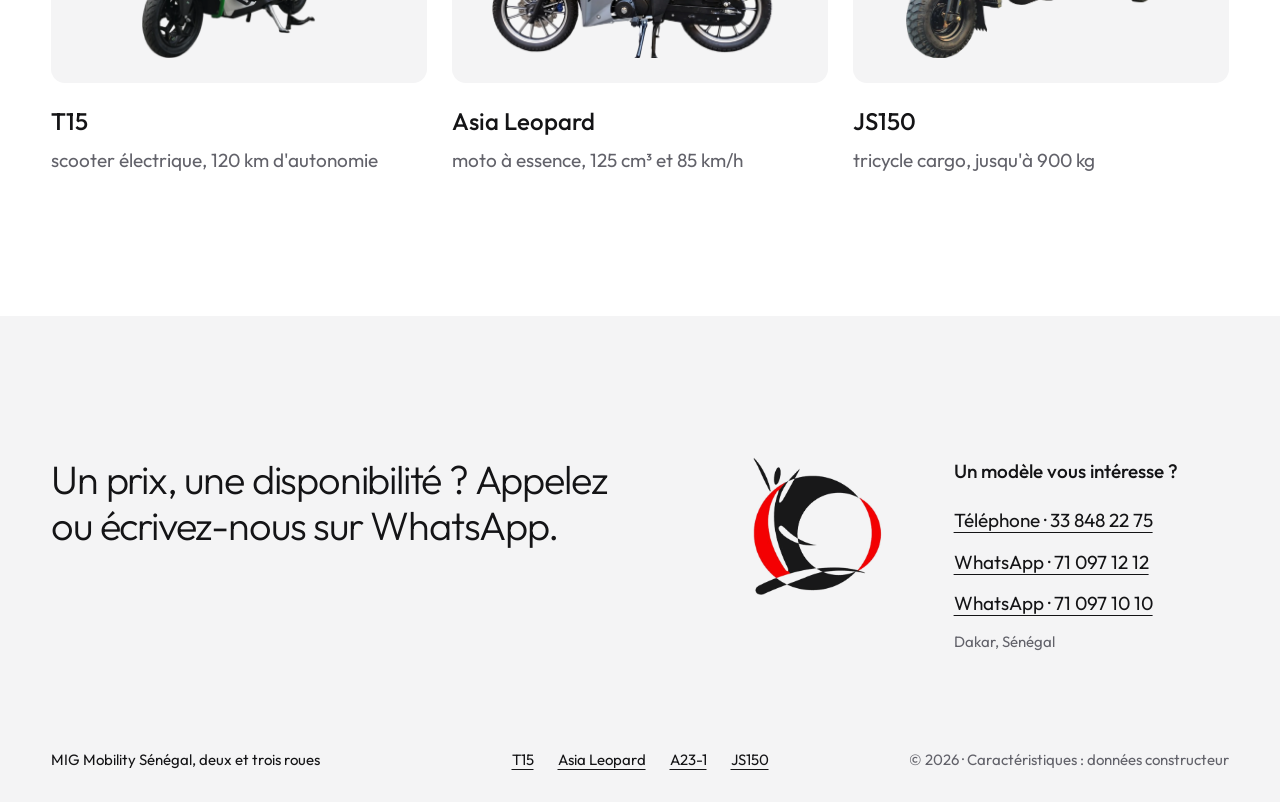
==== commit 5c640e9f: "Add files via upload" ====
--- a/a23-1.html
+++ b/a23-1.html
@@ -13,7 +13,7 @@
 <link rel="icon" href="assets/img/mig-mark.png">
 <link rel="preconnect" href="https://fonts.googleapis.com">
 <link rel="preconnect" href="https://fonts.gstatic.com" crossorigin>
-<link href="https://fonts.googleapis.com/css2?family=STIX+Two+Text:ital,wght@0,400;0,600;1,400;1,600&display=swap" rel="stylesheet">
+<link href="https://fonts.googleapis.com/css2?family=Outfit:wght@200;300;400;500&display=swap" rel="stylesheet">
 <link rel="stylesheet" href="styles.css">
 <script>document.documentElement.classList.add('js')</script>
 </head>
@@ -23,14 +23,11 @@
 <header class="bar">
   <a class="bar__brand" href="index.html" aria-label="MIG Mobility Sénégal, accueil"><img src="assets/img/mig-logo.png" alt="MIG Mobility" width="900" height="201"></a>
   <nav class="bar__nav" aria-label="Navigation principale">
-    <a class="link" href="t15.html">T15</a>
-    <a class="link" href="asia-leopard.html">Asia Leopard</a>
-    <a class="link" href="a23-1.html" aria-current="page">A23-1</a>
-    <a class="link" href="js150.html">JS150</a>
+    <a class="link" href="index.html#vehicules">Nos véhicules</a>
     <a class="link" href="index.html#kilometres">Vos kilomètres</a>
     <a class="link" href="#contact">Contact</a>
   </nav>
-  <a class="bar__call link" href="tel:+221338482275">Tél. 33 848 22 75</a>
+  <a class="bar__call link" href="tel:+221338482275">33 848 22 75</a>
 </header>
 
 <main id="top">
@@ -64,7 +61,7 @@
     <div class="vsheet__head">
       <h2 class="head" id="fiche-title" data-reveal>La fiche technique</h2>
       <p class="lead" data-reveal style="--i:1">Tous les chiffres du constructeur, sans arrondi. La fiche se télécharge en PDF, prête à imprimer.</p>
-      <a class="button button--light" data-reveal style="--i:2" href="assets/fiches/a23-fiche-technique-mig.pdf" download>Télécharger le PDF</a>
+      <a class="button button--ink" data-reveal style="--i:2" href="assets/fiches/a23-fiche-technique-mig.pdf" download>Télécharger le PDF</a>
     </div>
     <div class="sheet" data-reveal style="--i:1">
       <h3 class="sheet__title">A23-1</h3>
@@ -126,7 +123,7 @@
   <!-- ============ Contact ============ -->
   <section class="contact" id="contact" aria-labelledby="contact-title">
     <p class="contact__say">Un prix, une disponibilité&nbsp;? Appelez ou écrivez-nous sur WhatsApp.</p>
-    <img class="contact__pic" src="assets/img/mig-mark-square.webp" alt="Symbole de MIG Mobility" width="480" height="480" loading="lazy">
+    <img class="contact__pic" src="assets/img/mig-mark.png" alt="Symbole de MIG Mobility" width="381" height="400" loading="lazy">
     <div class="contact__links">
       <h2 class="contact__q" id="contact-title">Un modèle vous intéresse ?</h2>
       <a class="link-plain" href="tel:+221338482275">Téléphone · 33 848 22 75</a>
--- a/styles.css
+++ b/styles.css
@@ -1,46 +1,42 @@
-/* MIG Mobility Sénégal · one page
-   Direction: the split stage. The MIG ring is the showroom plate on the right; the catalogue scrolls on the left. */
+/* MIG Mobility Sénégal · home page and vehicle pages
+   White leads. MIG red marks the action and the ring; ink carries the words; a pale grey holds the vehicles.
+   One face, Outfit, the one the brand's flyers and film use. */
 
 :root {
-  --paper: #F4F4F2;
-  --ink: #18181A;
-  --muted: #55555C;
+  --paper: #FFFFFF;
+  --surface: #F4F4F5;         /* the studio plate the vehicles stand on */
+  --surface-2: #E9E9EC;
+  --ink: #141416;
+  --muted: #62626A;
   --accent: #D80002;          /* the action: MIG red, deepened for white text */
   --accent-ink: #FFFFFF;
-  --red: #F40002;             /* MIG red, for whole fields */
-  --black: #18181A;
-  --black-2: #2A2A2E;         /* one tone off the black field */
-  --grey: #E6E6E8;            /* the studio plate */
-  --on-dark: #FFFFFF;
-  --on-dark-muted: #B4B4BA;
-
-  --font: "STIX Two Text", "Times New Roman", serif;
-  --step-small: clamp(0.875rem, 0.85rem + 0.1vw, 0.9375rem);
-  --step-body: clamp(1.125rem, 1.05rem + 0.3vw, 1.3125rem);
-  --step-lead: clamp(1.25rem, 1.1rem + 0.7vw, 1.625rem);
-  --step-head: clamp(2rem, 1.2rem + 1.9vw, 3rem);
-  --step-display: clamp(3rem, 1.6rem + 3.6vw, 5.5rem);
+  --red: #F40002;             /* MIG red, for the ring */
+
+  --font: "Outfit", "Helvetica Neue", Arial, sans-serif;
+  --step-small: clamp(0.875rem, 0.84rem + 0.15vw, 0.9375rem);
+  --step-body: clamp(1.0625rem, 1rem + 0.25vw, 1.1875rem);
+  --step-lead: clamp(1.1875rem, 1.05rem + 0.6vw, 1.5rem);
+  --step-head: clamp(2rem, 1.2rem + 2vw, 3.25rem);
+  --step-display: clamp(2.75rem, 1.5rem + 3.4vw, 5rem);
   --step-hero: clamp(2.5rem, 5vw, 4.75rem);
 
   --margin: clamp(1rem, 2.4vw, 2.5rem);
   --pad: clamp(1.25rem, 4vw, 4.5rem);
   --gutter: clamp(1rem, 2vw, 2rem);
-  --section: clamp(7.5rem, 12vw, 13rem);
-  --radius: 0px;
+  --section: clamp(6.5rem, 11vw, 12rem);
+  --round: 14px;              /* the pictures' corners */
   --plate: min(36vw, 70svh);
 
   --ease-out: cubic-bezier(0.22, 1, 0.36, 1);
   --ease-in-out: cubic-bezier(0.76, 0, 0.24, 1);
   --t-press: 140ms;
   --t-hover: 180ms;
-  --t-ui: 260ms;
-  --t-reveal: 800ms;
 }
 
 /* ---------- reset ---------- */
 *, *::before, *::after { box-sizing: border-box; }
 html { -webkit-text-size-adjust: 100%; text-size-adjust: 100%; }
-body { margin: 0; background: var(--paper); color: var(--ink); font-family: var(--font); font-size: var(--step-body); line-height: 1.45; -webkit-font-smoothing: antialiased; text-rendering: optimizeLegibility; font-kerning: normal; }
+body { margin: 0; background: var(--paper); color: var(--ink); font-family: var(--font); font-size: var(--step-body); font-weight: 400; line-height: 1.55; -webkit-font-smoothing: antialiased; text-rendering: optimizeLegibility; }
 h1, h2, h3, h4, p, figure, ul, dl, dd { margin: 0; }
 ul { padding: 0; list-style: none; }
 img, video, svg { display: block; max-width: 100%; }
@@ -48,6 +44,7 @@
 button, input { font: inherit; color: inherit; }
 button { background: none; border: 0; padding: 0; cursor: pointer; }
 a { color: inherit; }
+b, strong { font-weight: 500; }
 :target { scroll-margin-top: 2rem; }
 ::selection { background: var(--accent); color: var(--accent-ink); }
 :focus-visible { outline: 2px solid var(--accent); outline-offset: 3px; }
@@ -56,56 +53,51 @@
 .skip:focus { top: 1rem; }
 
 /* ---------- type ---------- */
-h1, h2, h3, h4 { font-weight: 400; text-wrap: balance; }
-.head { font-size: var(--step-head); line-height: 1.1; letter-spacing: -0.026em; }
-.display { font-size: var(--step-display); line-height: 1; letter-spacing: -0.03em; font-weight: 400; }
-.lead { font-size: var(--step-lead); line-height: 1.35; }
-.small { font-size: var(--step-small); line-height: 1.45; }
+h1, h2, h3, h4 { font-weight: 300; text-wrap: balance; }
+.head { font-size: var(--step-head); line-height: 1.08; letter-spacing: -0.03em; }
+.display { font-size: var(--step-display); line-height: 1; letter-spacing: -0.035em; font-weight: 300; }
+.lead { font-size: var(--step-lead); line-height: 1.45; font-weight: 300; }
+.small { font-size: var(--step-small); line-height: 1.5; }
 .muted { color: var(--muted); }
-.nums { font-variant-numeric: tabular-nums lining-nums; }
+.nums { font-variant-numeric: tabular-nums; }
 p { text-wrap: pretty; }
 
 /* ---------- controls ---------- */
-.button { display: inline-flex; align-items: center; justify-content: center; min-height: 3.5rem; padding: 0 1.75rem; background: var(--accent); color: var(--accent-ink); border-radius: var(--radius); font-weight: 600; text-decoration: none; transition: transform var(--t-press) var(--ease-out), background-color var(--t-hover) ease; }
+.button { display: inline-flex; align-items: center; justify-content: center; min-height: 3.375rem; padding: 0 1.9rem; border-radius: 999px; background: var(--accent); color: var(--accent-ink); font-weight: 500; text-decoration: none; transition: transform var(--t-press) var(--ease-out), background-color var(--t-hover) ease, color var(--t-hover) ease; }
 .button:active { transform: scale(0.97); }
-.button--light { background: #FFFFFF; color: var(--ink); }
-.link { text-decoration: underline; text-decoration-color: transparent; text-underline-offset: 0.22em; text-decoration-thickness: 0.07em; transition: text-decoration-color var(--t-hover) ease, color var(--t-hover) ease; }
-.link-plain { text-decoration: underline; text-underline-offset: 0.2em; text-decoration-thickness: 0.07em; transition: color var(--t-hover) ease, text-decoration-color var(--t-hover) ease; }
+.button--ink { background: var(--ink); color: #FFFFFF; }
+.link { text-decoration: underline; text-decoration-color: transparent; text-underline-offset: 0.25em; text-decoration-thickness: 1px; transition: text-decoration-color var(--t-hover) ease, color var(--t-hover) ease; }
+.link-plain { text-decoration: underline; text-underline-offset: 0.25em; text-decoration-thickness: 1px; transition: color var(--t-hover) ease, text-decoration-color var(--t-hover) ease; }
 @media (hover: hover) and (pointer: fine) {
-  .button:hover { background: var(--black); }
-  .button--light:hover { background: var(--ink); color: #FFFFFF; }
+  .button:hover { background: var(--ink); }
+  .button--ink:hover { background: var(--accent); }
   .link:hover { text-decoration-color: currentColor; }
   .link-plain:hover { color: var(--accent); }
 }
 
 /* ---------- the bar ---------- */
-.bar { position: absolute; z-index: 10; top: 0; left: 0; right: 0; display: grid; grid-template-columns: 1fr 1fr; align-items: center; padding: 1.75rem var(--pad); }
+.bar { position: absolute; z-index: 10; top: 0; left: 0; right: 0; display: flex; align-items: center; gap: 2.5rem; padding: 1.6rem var(--pad); }
+.bar__brand { display: inline-block; margin-right: auto; }
 .bar__brand img { width: 168px; height: auto; }
-.bar__brand { justify-self: start; display: inline-block; }
-.bar__nav { display: flex; gap: 1.6rem; font-size: var(--step-small); grid-column: 1; grid-row: 2; margin-top: 1rem; }
-.bar__nav { flex-wrap: wrap; }
+.bar__nav { display: flex; gap: 2rem; }
 .bar__nav a { text-decoration-color: transparent; }
-.bar__nav a[aria-current="page"] { font-weight: 600; text-decoration-color: currentColor; }
-.bar--over { color: var(--on-dark); }
-.bar--over :focus-visible { outline-color: var(--on-dark); }
-.bar__call { grid-column: 2; grid-row: 1; justify-self: end; color: var(--on-dark); font-size: var(--step-small); }
-.bar__call:focus-visible { outline-color: var(--on-dark); }
+.bar__call { font-weight: 500; }
 
 /* ---------- the film (home) ---------- */
-.hero { position: relative; min-height: 100svh; display: flex; flex-direction: column; justify-content: flex-end; padding: 11rem var(--pad) 3rem; background: var(--black); color: var(--on-dark); overflow: clip; }
+.hero { position: relative; min-height: 100svh; display: flex; flex-direction: column; justify-content: flex-end; padding: 10rem var(--pad) 3rem; background: var(--paper); overflow: clip; }
 .hero__media, .hero__still { position: absolute; inset: 0; }
 .hero__still img, .hero__video { position: absolute; inset: 0; width: 100%; height: 100%; object-fit: cover; object-position: 30% 50%; }
 .hero__text { position: relative; display: flex; flex-direction: column; align-items: flex-start; gap: 1.5rem; max-width: 42vw; }
-.hero h1 { font-size: var(--step-hero); line-height: 1.04; letter-spacing: -0.03em; }
+.hero h1 { font-size: var(--step-hero); line-height: 1.04; letter-spacing: -0.035em; }
 .hero__lead { max-width: 34ch; }
 .hero__now { position: absolute; right: var(--pad); bottom: 3rem; display: flex; align-items: baseline; gap: 1.6rem; font-size: var(--step-small); }
-.hero__now b { font-weight: 600; }
-.hero__toggle { min-height: 2.75rem; color: var(--on-dark-muted); text-decoration: underline; text-underline-offset: 0.2em; }
-.hero__toggle:focus-visible, .hero .button:focus-visible, .hero__now-link:focus-visible { outline-color: var(--on-dark); }
-@media (hover: hover) and (pointer: fine) { .hero__toggle:hover, .hero__now-link:hover { color: var(--on-dark); } .hero .button:hover { background: #FFFFFF; color: var(--ink); } }
+.hero__toggle { min-height: 2.75rem; color: var(--muted); text-decoration: underline; text-underline-offset: 0.25em; text-decoration-thickness: 1px; }
+@media (hover: hover) and (pointer: fine) { .hero__toggle:hover { color: var(--ink); } }
+/* upright screens: the film above, the words under it, never on top of a vehicle */
 @media (orientation: portrait) {
-  .hero { padding: 9rem var(--margin) 2rem; }
-  .hero__still img, .hero__video { object-position: 50% 50%; }
+  .hero { min-height: 0; padding: 0 var(--margin) 2.5rem; }
+  .hero__media { position: relative; inset: auto; height: min(calc(100vw * 1000 / 1080), 50svh); margin: 0 calc(var(--margin) * -1) 1.5rem; }
+  .hero__still img, .hero__video { object-fit: contain; object-position: 50% 50%; }
   .hero__text { max-width: none; }
   .hero__now { position: relative; right: auto; bottom: auto; margin-top: 1.25rem; justify-content: space-between; }
 }
@@ -114,9 +106,8 @@
 .showroom { display: grid; grid-template-columns: 1fr 1fr; align-items: start; }
 .showroom__read { padding-inline: var(--pad); }
 .entry { min-height: 82svh; display: flex; flex-direction: column; justify-content: center; gap: 1.6rem; padding-block: 9svh; }
-.entry h2 { font-size: var(--step-hero); line-height: 1; letter-spacing: -0.03em; }
-.facts .display { font-size: var(--step-head); }
-.entry__what { font-size: var(--step-lead); line-height: 1.35; max-width: 30ch; }
+.entry h2 { font-size: var(--step-hero); line-height: 1; letter-spacing: -0.035em; }
+.entry__what { font-size: var(--step-lead); font-weight: 300; line-height: 1.45; max-width: 30ch; }
 .entry__more { max-width: 40ch; }
 .entry__links { display: flex; flex-wrap: wrap; gap: 0.6rem 1.8rem; }
 .entry__pic { display: none; }
@@ -124,30 +115,28 @@
 .facts > div { display: flex; flex-direction: column-reverse; }
 .facts dt { font-size: var(--step-small); color: var(--muted); }
 .facts dd { white-space: nowrap; }
-.facts b { font-weight: 400; margin-right: 0.12em; }
-
-.showroom__stage { --field: var(--red); --disc: #FFFFFF; --ring: var(--black); position: sticky; top: 0; height: 100svh; background: var(--field); transition: background-color 700ms var(--ease-in-out); display: grid; place-items: center; overflow: hidden; }
-.showroom__stage[data-active="leopard"], .showroom__stage[data-active="js150"] { --field: var(--black); --disc: #EDEDEF; --ring: var(--red); }
+.facts .display { font-size: var(--step-head); margin-right: 0.12em; }
+
+.showroom__stage { --disc: #FFFFFF; --ring: var(--red); position: sticky; top: 0; height: 100svh; background: var(--surface); display: grid; place-items: center; overflow: hidden; }
+.showroom__stage[data-active="leopard"], .showroom__stage[data-active="js150"] { --ring: var(--ink); }
 .plate { position: relative; width: var(--plate); aspect-ratio: 1; }
-.plate__disc { position: absolute; inset: 7%; border-radius: 50%; background: var(--disc); transition: background-color 700ms var(--ease-in-out); }
+.plate__disc { position: absolute; inset: 7%; border-radius: 50%; background: var(--disc); }
 .plate__ring { position: absolute; inset: 0; width: 100%; height: 100%; transform: rotate(var(--turn, -20deg)); transition: transform 900ms var(--ease-out); }
-.plate__ring circle { fill: none; stroke: var(--ring); stroke-width: 1.8; stroke-dasharray: 238 57; stroke-linecap: butt; transition: stroke 700ms var(--ease-in-out); }
+.plate__ring circle { fill: none; stroke: var(--ring); stroke-width: 1.2; stroke-dasharray: 238 57; transition: stroke 700ms var(--ease-in-out); }
 .plate__car { position: absolute; left: -10%; right: -10%; top: 4%; bottom: 11%; width: 120%; height: 85%; object-fit: contain; object-position: center bottom; opacity: 0; transform: translateX(var(--from, 16%)); transition: opacity 500ms ease, transform 800ms var(--ease-out); }
 .plate__car.is-on { opacity: 1; transform: none; }
-.stage__caption { position: absolute; left: 50%; bottom: max(2.5rem, calc(50svh - var(--plate) / 2 - 4rem)); transform: translateX(calc(var(--plate) / -2)); color: var(--on-dark); display: flex; gap: 0.6rem; }
-.stage__caption b { font-weight: 600; }
+.stage__caption { position: absolute; left: 50%; bottom: max(2.5rem, calc(50svh - var(--plate) / 2 - 4rem)); transform: translateX(calc(var(--plate) / -2)); display: flex; gap: 0.6rem; }
 
 /* ---------- a vehicle's page ---------- */
 .vhero { display: grid; grid-template-columns: 1fr 1fr; min-height: 100svh; }
 .vhero__read { display: flex; flex-direction: column; justify-content: flex-end; align-items: flex-start; gap: 1.5rem; padding: 10rem var(--pad) 3rem; }
-.vhero__name { font-size: clamp(3.25rem, 7vw, 8rem); line-height: 0.95; letter-spacing: -0.035em; }
+.vhero__name { font-size: clamp(3.25rem, 7vw, 8rem); line-height: 0.95; letter-spacing: -0.04em; font-weight: 200; }
 .vhero__lead { max-width: 30ch; }
 .vhero__more { max-width: 40ch; }
 .vhero__act { display: flex; flex-wrap: wrap; align-items: center; gap: 1rem 2rem; margin-top: 0.5rem; }
 .vhero__links { display: flex; flex-wrap: wrap; gap: 0.6rem 1.8rem; }
-.vhero__stage { --field: var(--red); --disc: #FFFFFF; --ring: var(--black); position: relative; display: grid; place-items: center; background: var(--field); overflow: clip; }
-.vhero[data-field="black"] .vhero__stage { --field: var(--black); --disc: #EDEDEF; --ring: var(--red); }
-.vhero .plate__ring { --turn: -20deg; }
+.vhero__stage { --disc: #FFFFFF; --ring: var(--red); position: relative; display: grid; place-items: center; background: var(--surface); overflow: clip; }
+.vhero[data-field="black"] .vhero__stage { --ring: var(--ink); }
 @media (prefers-reduced-motion: no-preference) {
   .js .vhero .plate__car { animation: car-in 1100ms var(--ease-out) 150ms both; }
   .js .vhero .plate__ring { animation: ring-in 1400ms var(--ease-out) both; }
@@ -155,117 +144,109 @@
 @keyframes car-in { from { opacity: 0; transform: translateX(18%); } }
 @keyframes ring-in { from { transform: rotate(-120deg); } }
 
-.vsheet { --field: var(--accent); display: grid; grid-template-columns: repeat(12, minmax(0, 1fr)); column-gap: var(--gutter); align-items: start; padding: var(--section) var(--pad); background: var(--field); color: var(--on-dark); }
-.vsheet[data-field="black"] { --field: var(--black); }
+.vsheet { display: grid; grid-template-columns: repeat(12, minmax(0, 1fr)); column-gap: var(--gutter); align-items: start; padding: var(--section) var(--pad); background: var(--surface); }
 .vsheet__head { grid-column: 1 / span 5; position: sticky; top: 14vh; display: grid; justify-items: start; gap: 1.5rem; }
 .vsheet__head .lead { max-width: 30ch; }
 .vsheet .sheet { grid-column: 7 / span 6; }
 .sheet__kind { text-align: center; color: var(--muted); margin: -1.75rem 0 2.25rem; }
-.vsheet .button--light:focus-visible { outline-color: var(--on-dark); }
 
 .vdetails { padding: var(--section) var(--pad); }
 .vdetails > h2 { margin-bottom: 3rem; }
 .vdetails__row { display: grid; grid-template-columns: repeat(3, minmax(0, 1fr)); gap: var(--gutter); align-items: start; }
 .vdetail { margin: 0; }
-.vdetail__pic { aspect-ratio: 9 / 16; max-height: 80svh; width: 100%; background: var(--grey); overflow: clip; }
+.vdetail__pic { aspect-ratio: 9 / 16; max-height: 80svh; width: 100%; border-radius: var(--round); background: var(--surface); overflow: clip; }
 .vdetail__pic img, .vdetail__pic video { width: 100%; height: 100%; object-fit: cover; }
-.vdetail--film .vdetail__pic { background: var(--black); }
+.vdetail--film .vdetail__pic { background: var(--ink); }
 .vdetail:not(.vdetail--film) .vdetail__pic { aspect-ratio: 4 / 5; }
-.vdetail__pic--field { background: var(--red); }
-.vdetail__pic--field[data-field="black"] { background: var(--black); }
 .vdetail__pic--field img { object-fit: contain; padding: 9%; }
 .vdetail figcaption { display: grid; gap: 0.5rem; margin-top: 1.25rem; max-width: 38ch; }
-.vdetail__title { font-size: var(--step-lead); font-weight: 600; line-height: 1.25; }
+.vdetail__title { font-size: var(--step-lead); font-weight: 500; line-height: 1.3; letter-spacing: -0.01em; }
 
 .others { padding: 0 var(--pad) var(--section); }
 .others > h2 { margin-bottom: 2.5rem; }
 .others__row { display: grid; grid-template-columns: repeat(3, minmax(0, 1fr)); gap: var(--gutter); }
 .other { display: grid; gap: 0.35rem; text-decoration: none; }
-.other__pic { --field: var(--red); position: relative; display: block; aspect-ratio: 4 / 3; margin-bottom: 0.9rem; background: var(--field); overflow: clip; }
-.other__pic[data-field="black"] { --field: var(--black); }
+.other__pic { position: relative; display: block; aspect-ratio: 4 / 3; margin-bottom: 0.9rem; border-radius: var(--round); background: var(--surface); overflow: clip; }
 .other__pic img { position: absolute; inset: 9%; width: 82%; height: 82%; object-fit: contain; transition: transform 600ms var(--ease-out); }
-.other__name { font-size: var(--step-lead); font-weight: 600; text-decoration: underline; text-decoration-color: transparent; text-underline-offset: 0.2em; text-decoration-thickness: 0.07em; transition: text-decoration-color var(--t-hover) ease; }
+.other__name { font-size: var(--step-lead); font-weight: 500; text-decoration: underline; text-decoration-color: transparent; text-underline-offset: 0.25em; text-decoration-thickness: 1px; transition: text-decoration-color var(--t-hover) ease; }
 .other__kind { color: var(--muted); }
 @media (hover: hover) and (pointer: fine) { .other:hover .other__name { text-decoration-color: currentColor; } .other:hover .other__pic img { transform: scale(1.04); } }
 
 /* ---------- your kilometres ---------- */
-.km { background: var(--black); color: var(--on-dark); display: grid; grid-template-columns: 1fr 1fr; grid-template-rows: auto 1fr; grid-template-areas: "plate head" "plate side"; gap: 2rem var(--pad); min-height: 88svh; padding: var(--section) var(--margin) calc(var(--section) * 0.75); align-items: center; }
+.km { display: grid; grid-template-columns: 1fr 1fr; grid-template-rows: auto 1fr; grid-template-areas: "plate head" "plate side"; gap: 2rem var(--pad); min-height: 88svh; padding: var(--section) var(--pad) calc(var(--section) * 0.8); align-items: center; background: var(--surface); }
 .km__title { grid-area: head; align-self: end; }
-.km__plate { grid-area: plate; position: relative; aspect-ratio: 1; width: 100%; max-width: 78svh; justify-self: center; background: var(--grey); }
+.km__plate { grid-area: plate; position: relative; aspect-ratio: 1; width: 100%; max-width: 78svh; justify-self: center; border-radius: var(--round); background: var(--paper); }
 .km__ring { position: absolute; inset: 6%; width: 88%; height: 88%; transform: rotate(-90deg); }
-.km__track, .km__fill { fill: none; stroke-width: 2.4; }
-.km__track { stroke: #CFCFD4; }
+.km__track, .km__fill { fill: none; stroke-width: 1.6; }
+.km__track { stroke: var(--surface-2); }
 .km__fill { stroke: var(--red); stroke-dasharray: var(--fill, 67) 100; transition: stroke-dasharray 500ms var(--ease-out); }
-.km__fill.is-over { stroke: var(--black); }
+.km__fill.is-over { stroke: var(--ink); }
 .km__car { position: absolute; left: 12%; right: 12%; top: 16%; bottom: 20%; width: 76%; height: 64%; object-fit: contain; object-position: center bottom; opacity: 0; transition: opacity 400ms ease, transform 600ms var(--ease-out); transform: scale(0.96); }
 .km__car.is-on { opacity: 1; transform: none; }
 .km__side { grid-area: side; display: flex; flex-direction: column; justify-content: space-between; gap: 2.5rem; align-self: stretch; padding-block: 1rem; max-width: 40rem; }
-.km__tabs { display: flex; gap: 2rem; font-size: var(--step-body); }
-.km__tabs button { color: var(--on-dark-muted); min-height: 2.75rem; transition: color var(--t-hover) ease; }
-.km__tabs button[aria-selected="true"] { color: var(--on-dark); font-weight: 600; text-decoration: underline; text-underline-offset: 0.35em; text-decoration-thickness: 2px; text-decoration-color: var(--red); }
-.km__tabs button:focus-visible, .km__range:focus-visible, .cell:focus-visible { outline-color: var(--on-dark); }
-@media (hover: hover) and (pointer: fine) { .km__tabs button:hover { color: var(--on-dark); } }
+.km__tabs { display: flex; gap: 2rem; }
+.km__tabs button { color: var(--muted); min-height: 2.75rem; transition: color var(--t-hover) ease; }
+.km__tabs button[aria-selected="true"] { color: var(--ink); font-weight: 500; text-decoration: underline; text-underline-offset: 0.45em; text-decoration-thickness: 2px; text-decoration-color: var(--red); }
+@media (hover: hover) and (pointer: fine) { .km__tabs button:hover { color: var(--ink); } }
 .km__body { display: grid; gap: 1.2rem; }
 .km__read { display: flex; align-items: baseline; gap: 0.55rem; margin-top: 0.8rem; }
 .km__range { -webkit-appearance: none; appearance: none; width: 100%; height: 2.75rem; background: transparent; cursor: pointer; touch-action: pan-y; }
-.km__range::-webkit-slider-runnable-track { height: 10px; background: var(--black-2); }
-.km__range::-moz-range-track { height: 10px; background: var(--black-2); }
-.km__range::-webkit-slider-thumb { -webkit-appearance: none; width: 30px; height: 30px; margin-top: -10px; border-radius: 50%; background: var(--red); border: 0; transition: transform var(--t-press) var(--ease-out); }
-.km__range::-moz-range-thumb { width: 30px; height: 30px; border-radius: 50%; background: var(--red); border: 0; }
+.km__range::-webkit-slider-runnable-track { height: 6px; border-radius: 3px; background: var(--surface-2); }
+.km__range::-moz-range-track { height: 6px; border-radius: 3px; background: var(--surface-2); }
+.km__range::-webkit-slider-thumb { -webkit-appearance: none; width: 28px; height: 28px; margin-top: -11px; border-radius: 50%; background: var(--red); border: 0; transition: transform var(--t-press) var(--ease-out); }
+.km__range::-moz-range-thumb { width: 28px; height: 28px; border-radius: 50%; background: var(--red); border: 0; }
 .km__range:active::-webkit-slider-thumb { transform: scale(1.15); }
 .km__result { max-width: 32ch; }
-.km__note { color: var(--on-dark-muted); max-width: 46ch; }
+.km__note { color: var(--muted); max-width: 46ch; }
 .km__table { border-collapse: collapse; font-size: var(--step-small); }
-.km__table th, .km__table td { padding: 0.4rem 0.8rem 0.4rem 0; text-align: left; border-bottom: 1px solid var(--black-2); }
-.km__cells { display: grid; grid-template-columns: 1fr 1fr; }
-.cell { display: flex; align-items: center; padding: 0 1.4rem; min-height: 4.5rem; background: var(--black-2); color: var(--on-dark); text-decoration: none; font-weight: 600; transition: background-color var(--t-hover) ease, transform var(--t-press) var(--ease-out); }
-.cell--action { background: var(--accent); }
-.cell:active { transform: scale(0.98); }
-@media (hover: hover) and (pointer: fine) { .cell:hover { background: #3A3A40; } .cell--action:hover { background: var(--red); } }
-
+.km__table th, .km__table td { padding: 0.4rem 0.8rem 0.4rem 0; text-align: left; }
+.km__cells { display: flex; flex-wrap: wrap; gap: 0.75rem; }
+.cell { display: inline-flex; align-items: center; justify-content: center; min-height: 3.375rem; padding: 0 1.9rem; border-radius: 999px; background: var(--paper); color: var(--ink); text-decoration: none; font-weight: 500; transition: background-color var(--t-hover) ease, color var(--t-hover) ease, transform var(--t-press) var(--ease-out); }
+.cell--action { background: var(--accent); color: var(--accent-ink); }
+.cell:active { transform: scale(0.97); }
+@media (hover: hover) and (pointer: fine) { .cell:hover { background: var(--ink); color: #FFFFFF; } }
+
+/* ---------- the printed sheet ---------- */
 .sheet { background: #FFFFFF; color: var(--ink); padding: 3.5rem clamp(1.25rem, 3vw, 3rem) 3.25rem; clip-path: polygon(0.000% 9px, 2.778% 0px, 5.556% 9px, 8.333% 0px, 11.111% 9px, 13.889% 0px, 16.667% 9px, 19.444% 0px, 22.222% 9px, 25.000% 0px, 27.778% 9px, 30.556% 0px, 33.333% 9px, 36.111% 0px, 38.889% 9px, 41.667% 0px, 44.444% 9px, 47.222% 0px, 50.000% 9px, 52.778% 0px, 55.556% 9px, 58.333% 0px, 61.111% 9px, 63.889% 0px, 66.667% 9px, 69.444% 0px, 72.222% 9px, 75.000% 0px, 77.778% 9px, 80.556% 0px, 83.333% 9px, 86.111% 0px, 88.889% 9px, 91.667% 0px, 94.444% 9px, 97.222% 0px, 100.000% 9px, 100.000% calc(100% - 9px), 97.222% calc(100% - 0px), 94.444% calc(100% - 9px), 91.667% calc(100% - 0px), 88.889% calc(100% - 9px), 86.111% calc(100% - 0px), 83.333% calc(100% - 9px), 80.556% calc(100% - 0px), 77.778% calc(100% - 9px), 75.000% calc(100% - 0px), 72.222% calc(100% - 9px), 69.444% calc(100% - 0px), 66.667% calc(100% - 9px), 63.889% calc(100% - 0px), 61.111% calc(100% - 9px), 58.333% calc(100% - 0px), 55.556% calc(100% - 9px), 52.778% calc(100% - 0px), 50.000% calc(100% - 9px), 47.222% calc(100% - 0px), 44.444% calc(100% - 9px), 41.667% calc(100% - 0px), 38.889% calc(100% - 9px), 36.111% calc(100% - 0px), 33.333% calc(100% - 9px), 30.556% calc(100% - 0px), 27.778% calc(100% - 9px), 25.000% calc(100% - 0px), 22.222% calc(100% - 9px), 19.444% calc(100% - 0px), 16.667% calc(100% - 9px), 13.889% calc(100% - 0px), 11.111% calc(100% - 9px), 8.333% calc(100% - 0px), 5.556% calc(100% - 9px), 2.778% calc(100% - 0px), 0.000% calc(100% - 9px)); }
-.sheet__title { font-size: var(--step-head); line-height: 1.1; letter-spacing: -0.026em; text-align: center; margin-bottom: 2.5rem; }
+.sheet__title { font-size: var(--step-head); line-height: 1.1; letter-spacing: -0.03em; text-align: center; margin-bottom: 2.5rem; }
 .menu { width: 100%; border-collapse: collapse; }
 .menu tr { display: flex; align-items: baseline; gap: 0.5rem; padding-block: 0.32rem; }
-.menu tr::after { content: ""; order: 2; flex: 1 1 1.5rem; min-width: 1.5rem; border-bottom: 4px dotted #C9C9CE; transform: translateY(-0.28em); }
-.menu th { order: 1; font-weight: 400; text-align: left; white-space: nowrap; }
-.menu td { order: 3; text-align: right; max-width: 62%; }
-
+.menu tr::after { content: ""; order: 2; flex: 1 1 1.5rem; min-width: 1.5rem; border-bottom: 3px dotted #CDCDD2; transform: translateY(-0.3em); }
+.menu th { order: 1; font-weight: 400; color: var(--muted); text-align: left; white-space: nowrap; }
+.menu td { order: 3; text-align: right; max-width: 62%; font-weight: 500; }
 
 /* ---------- the reel ---------- */
-.reel { background: var(--black); color: var(--on-dark); padding: var(--section) 0 calc(var(--section) * 0.75); }
-.reel__head { display: grid; gap: 0.9rem; padding-inline: 6vw var(--margin); margin-bottom: 2.5rem; }
-.reel__count { color: var(--on-dark-muted); max-width: 40ch; }
-.reel__row { display: flex; gap: 12px; height: 68svh; overflow-x: auto; scroll-snap-type: x proximity; padding-inline: 6vw; scrollbar-width: none; cursor: grab; overscroll-behavior-x: contain; }
+.reel { padding: var(--section) 0 calc(var(--section) * 0.75); }
+.reel__head { display: grid; gap: 0.9rem; padding-inline: var(--pad); margin-bottom: 2.5rem; }
+.reel__count { color: var(--muted); max-width: 40ch; }
+.reel__row { display: flex; gap: 12px; height: 68svh; overflow-x: auto; scroll-snap-type: x proximity; padding-inline: var(--pad); scroll-padding-inline: var(--pad); scrollbar-width: none; cursor: grab; overscroll-behavior-x: contain; }
 .reel__row::-webkit-scrollbar { display: none; }
 .reel__row.is-dragging { cursor: grabbing; scroll-snap-type: none; }
-.reel__row:focus-visible { outline-color: var(--on-dark); outline-offset: -4px; }
-.mod { flex: none; height: 100%; scroll-snap-align: start; position: relative; margin: 0; }
+.reel__row:focus-visible { outline-offset: -4px; }
+.mod { flex: none; height: 100%; scroll-snap-align: start; position: relative; margin: 0; border-radius: var(--round); overflow: clip; }
 .mod img, .mod video { width: 100%; height: 100%; object-fit: cover; user-select: none; -webkit-user-drag: none; }
 .mod--tall { aspect-ratio: 3 / 4; }
-.mod--video { aspect-ratio: 9 / 16; background: var(--black-2); }
+.mod--video { aspect-ratio: 9 / 16; background: var(--ink); }
 .mod--wide { aspect-ratio: 16 / 10; }
-.mod--pair { display: grid; grid-template-rows: 1fr 1fr; gap: 12px; aspect-ratio: 0.42; }
-.mod--pair img { min-height: 0; }
-.mod--field-red { background: var(--red); }
-.mod--field-black { background: var(--black-2); }
-.mod--field-grey { background: var(--grey); }
-.mod--field-red img, .mod--field-black img, .mod--field-grey img { object-fit: contain; padding: 8%; }
+.mod--pair { display: grid; grid-template-rows: 1fr 1fr; gap: 12px; aspect-ratio: 0.42; border-radius: 0; }
+.mod--pair img { min-height: 0; border-radius: var(--round); }
+.mod--field { background: var(--surface); }
+.mod--field img { object-fit: contain; padding: 8%; }
 .reel.is-pinned { padding-block: 0; }
 .reel.is-pinned .reel__stage { position: sticky; top: 0; height: 100svh; display: flex; flex-direction: column; justify-content: center; overflow: clip; }
 .reel.is-pinned .reel__head { margin-bottom: 2rem; }
 .reel.is-pinned .reel__row { height: 56svh; overflow: visible; scroll-snap-type: none; cursor: default; will-change: transform; }
-.mod figcaption { position: absolute; left: 0; bottom: 0; background: var(--black); padding: 0.7rem 1rem; font-size: var(--step-small); }
+.mod figcaption { position: absolute; left: 0.75rem; bottom: 0.75rem; border-radius: 999px; background: #FFFFFF; padding: 0.45rem 1rem; font-size: var(--step-small); }
 
 /* ---------- contact ---------- */
-.contact { display: grid; grid-template-columns: repeat(12, minmax(0, 1fr)); column-gap: var(--gutter); padding: calc(var(--section) * 0.9) var(--pad) 6rem; align-items: start; }
-.contact__say { grid-column: 1 / span 6; font-size: clamp(1.5rem, 1.1rem + 1.2vw, 2.25rem); line-height: 1.15; letter-spacing: -0.02em; max-width: 26ch; }
-.contact__pic { grid-column: 8 / span 2; width: 100%; max-width: 170px; aspect-ratio: 1; object-fit: cover; }
+.contact { display: grid; grid-template-columns: repeat(12, minmax(0, 1fr)); column-gap: var(--gutter); padding: var(--section) var(--pad) 6rem; align-items: start; background: var(--surface); }
+.contact__say { grid-column: 1 / span 6; font-size: clamp(1.75rem, 1.2rem + 1.6vw, 2.75rem); font-weight: 300; line-height: 1.15; letter-spacing: -0.03em; max-width: 22ch; }
+.contact__pic { grid-column: 8 / span 2; width: 100%; max-width: 132px; height: auto; }
 .contact__links { grid-column: 10 / span 3; display: flex; flex-direction: column; align-items: flex-start; gap: 0.75rem; }
-.contact__q { font-size: var(--step-body); font-weight: 600; margin-bottom: 0.5rem; }
+.contact__q { font-size: var(--step-body); font-weight: 500; margin-bottom: 0.5rem; }
 
 /* ---------- footer ---------- */
-.foot { display: grid; grid-template-columns: 1fr auto 1fr; align-items: baseline; gap: 1rem; padding: 2rem var(--pad) 30px; }
+.foot { display: grid; grid-template-columns: 1fr auto 1fr; align-items: baseline; gap: 1rem; padding: 0 var(--pad) 30px; background: var(--surface); }
 .foot__links { display: flex; gap: 1.5rem; }
 .foot__right { justify-self: end; text-align: right; }
 
@@ -281,33 +262,26 @@
 
 /* ---------- tablet and phone ---------- */
 @media (max-width: 900px) {
-  .bar { position: static; grid-template-columns: 1fr auto; padding: 1rem var(--margin); background: var(--paper); }
+  .bar { position: static; flex-wrap: wrap; gap: 0.75rem 1.5rem; padding: 1rem var(--margin); }
   .bar__brand img { width: 132px; }
-  .bar__nav { grid-column: 1 / -1; grid-row: 2; gap: 1.2rem; flex-wrap: wrap; }
-  .bar__call { color: var(--ink); grid-column: 2; }
-  .bar__call:focus-visible { outline-color: var(--accent); }
-  .bar--over { position: absolute; background: transparent; }
-  .bar--over .bar__call { color: var(--on-dark); }
-  .bar--over .bar__call:focus-visible { outline-color: var(--on-dark); }
+  .bar__nav { order: 3; width: 100%; gap: 1.5rem; }
+  .bar__call { font-size: var(--step-small); }
+  .hero h1 { font-size: clamp(2.5rem, 7vw, 3.5rem); }
   .showroom { display: flex; flex-direction: column; }
   .showroom__stage { display: none; }
-  .hero h1 { font-size: clamp(2.5rem, 7vw, 3.5rem); }
-  .showroom { --plate: min(62vw, 38svh); }
-  .stage__caption { left: var(--margin); top: 0.9rem; bottom: auto; transform: none; }
   .showroom__read { padding-inline: var(--margin); }
   .entry { min-height: auto; padding-block: 3rem; gap: 1.2rem; }
-  .entry__pic { --field: var(--red); --disc: #FFFFFF; display: grid; place-items: center; position: relative; height: min(75vw, 44svh); margin: 0 calc(var(--margin) * -1) 0.4rem; background: var(--field); overflow: clip; }
-  .entry[data-vehicle="leopard"] .entry__pic, .entry[data-vehicle="js150"] .entry__pic { --field: var(--black); --disc: #EDEDEF; }
-  .entry__pic::before { content: ""; position: absolute; height: 84%; aspect-ratio: 1; border-radius: 50%; background: var(--disc); }
+  .entry__pic { display: grid; place-items: center; position: relative; height: min(75vw, 44svh); margin: 0 0 0.4rem; border-radius: var(--round); background: var(--surface); overflow: clip; }
+  .entry__pic::before { content: ""; position: absolute; height: 84%; aspect-ratio: 1; border-radius: 50%; background: #FFFFFF; }
   .entry__pic img { position: relative; width: min(84%, 30rem); height: 82%; object-fit: contain; object-position: center bottom; }
   .facts { grid-template-columns: repeat(3, auto); gap: 0 1.2rem; }
-  .facts .display { font-size: clamp(2.25rem, 9vw, 3rem); }
+  .facts .display { font-size: clamp(2rem, 8vw, 2.75rem); }
   .vhero { grid-template-columns: 1fr; min-height: 0; }
-  .vhero__stage { order: -1; height: 50svh; --plate: min(66vw, 40svh); }
+  .vhero__stage { order: -1; height: min(96vw, 48svh); margin: 0 var(--margin); border-radius: var(--round); --plate: min(76vw, 40svh); }
   .vhero__read { padding: 2.5rem var(--margin) 3.5rem; }
   .vhero__act { width: 100%; }
   .vhero__act .button { width: 100%; }
-  .vsheet { display: block; padding: 5rem 12px; }
+  .vsheet { display: block; padding: 4.5rem 12px; }
   .vsheet__head { position: static; padding-inline: calc(var(--margin) - 12px); margin-bottom: 2.5rem; }
   .vdetails { padding: 4.5rem var(--margin); }
   .vdetails > h2 { margin-bottom: 2rem; }
@@ -321,20 +295,19 @@
   .other__pic { grid-row: 1 / span 2; margin: 0; aspect-ratio: 1; }
   .other__name { align-self: end; }
   .other__kind { align-self: start; }
-  .km { grid-template-columns: 1fr; grid-template-rows: auto; grid-template-areas: "head" "plate" "side"; padding: 5rem var(--margin) 4rem; gap: 2rem; }
+  .km { grid-template-columns: 1fr; grid-template-rows: auto; grid-template-areas: "head" "plate" "side"; padding: 4.5rem var(--margin) 4rem; gap: 2rem; }
   .km__plate { max-width: none; }
-  .km__cells { grid-template-columns: 1fr; gap: 8px; }
-  .cell { min-height: 3.75rem; }
+  .km__cells .cell { flex: 1 1 100%; }
   .sheet { padding: 2.75rem 20px 2.5rem; }
   .menu tr { flex-wrap: wrap; }
   .menu td { max-width: 100%; }
-  .reel__row { height: 62svh; gap: 8px; padding-inline: 20px; }
-  .reel__head { padding-inline: 20px; }
-  .mod--video { height: 100%; }
-  .contact { display: grid; grid-template-columns: 96px 1fr; gap: 2rem 1.2rem; padding: 5rem var(--margin) 4rem; }
-  .contact__say { grid-column: 1 / -1; max-width: 22ch; font-size: 1.5rem; }
-  .contact__pic { grid-column: 1; width: 96px; }
+  .reel { padding-block: 4.5rem 4rem; }
+  .reel__row { height: 62svh; gap: 8px; padding-inline: var(--margin); scroll-padding-inline: var(--margin); }
+  .reel__head { padding-inline: var(--margin); }
+  .contact { grid-template-columns: 80px 1fr; gap: 2rem 1.2rem; padding: 4.5rem var(--margin) 4rem; }
+  .contact__say { grid-column: 1 / -1; font-size: 1.5rem; }
+  .contact__pic { grid-column: 1; width: 80px; }
   .contact__links { grid-column: 2; }
-  .foot { grid-template-columns: 1fr; gap: 0.5rem; padding: 1rem var(--margin) 24px; }
+  .foot { grid-template-columns: 1fr; gap: 0.5rem; padding: 0 var(--margin) 24px; }
   .foot__right { justify-self: start; text-align: left; }
 }
